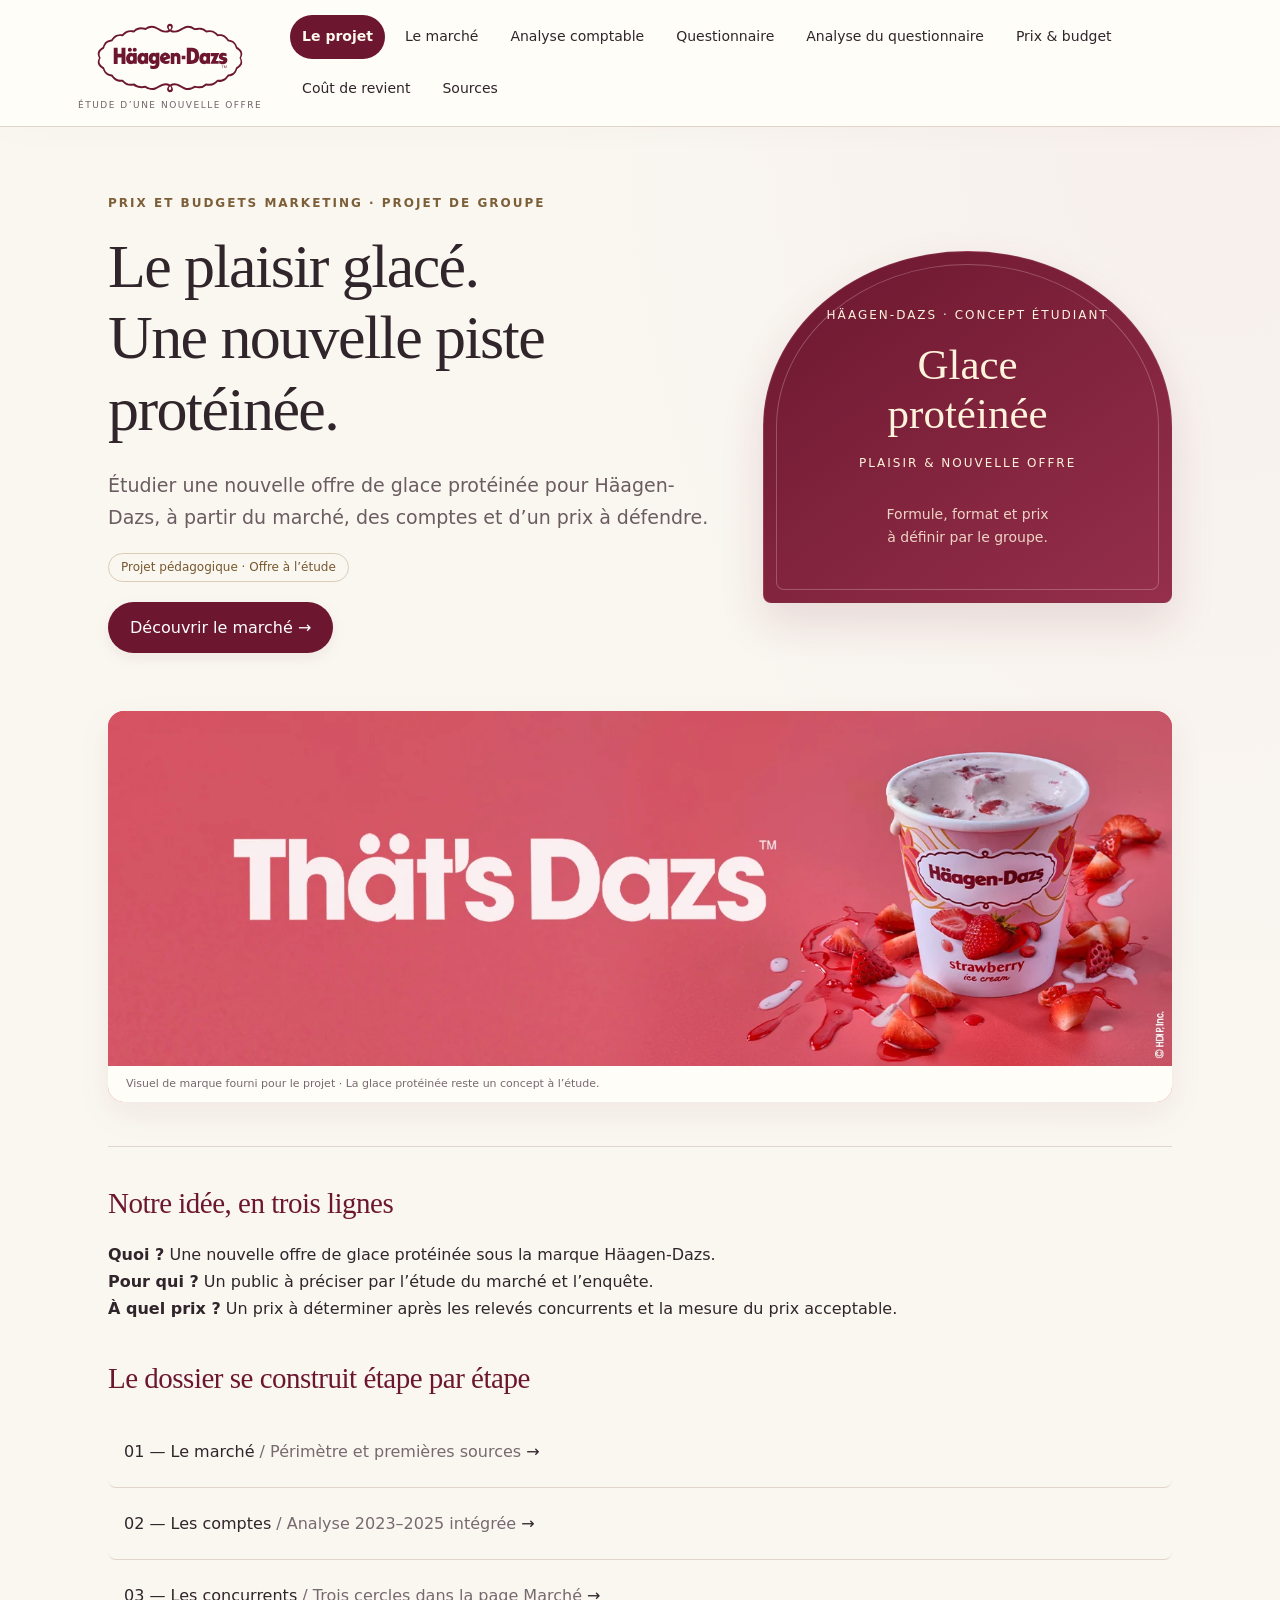
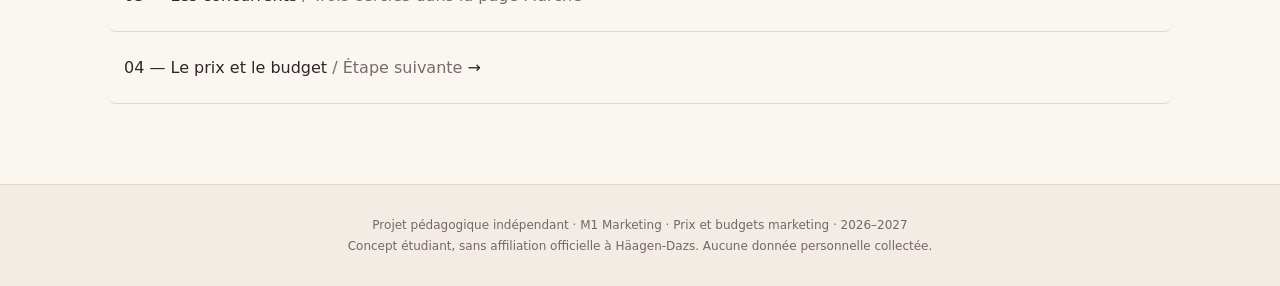
==== index.html @ 1642364b "Ajouter l’analyse du questionnaire selon le cours et partager l’actualisation des deux pages" ====
<!doctype html><html lang="fr"><head><meta charset="utf-8"><meta name="viewport" content="width=device-width,initial-scale=1"><meta name="description" content="Projet étudiant : une nouvelle offre de glace protéinée Häagen-Dazs. Marché, comptes et stratégie de prix."><title>Le projet · Häagen-Dazs — Projet protéiné</title><link rel="stylesheet" href="style.css?v=20261012-front"></head><body><div class="reading-progress" aria-hidden="true"></div><a class="skip" href="#contenu">Aller au contenu</a><header><div><a class="brand" href="index.html"><img class="brand-logo" src="assets/haagen-dazs-logo.svg" width="206" height="108" alt="Häagen-Dazs"><small>ÉTUDE D’UNE NOUVELLE OFFRE</small></a><nav aria-label="Navigation principale"><a href="index.html" aria-current="page">Le projet</a><a href="marche.html">Le marché</a><a href="comptes.html">Analyse comptable</a><a href="questionnaire.html">Questionnaire</a><a href="analyse-questionnaire.html">Analyse du questionnaire</a><a href="prix.html">Prix &amp; budget</a><a href="couts.html">Coût de revient</a><a href="sources.html">Sources</a></nav></div></header><main id="contenu"><div class="hero"><div><div class="eyebrow">Prix et budgets marketing · Projet de groupe</div><h1>Le plaisir glacé.<br>Une nouvelle piste protéinée.</h1><p class="lead">Étudier une nouvelle offre de glace protéinée pour Häagen-Dazs, à partir du marché, des comptes et d’un prix à défendre.</p><span class="tag">Projet pédagogique · Offre à l’étude</span><br><a class="button" href="marche.html">Découvrir le marché →</a></div><aside class="concept"><span>HÄAGEN-DAZS · CONCEPT ÉTUDIANT</span><strong>Glace<br>protéinée</strong><span>PLAISIR &amp; NOUVELLE OFFRE</span><p>Formule, format et prix<br>à définir par le groupe.</p></aside></div><figure class="brand-banner"><img src="assets/haagen-dazs-fraise.webp" width="1500" height="500" alt="Visuel Häagen-Dazs : pot de glace à la fraise sur fond rose" loading="lazy"><figcaption>Visuel de marque fourni pour le projet · La glace protéinée reste un concept à l’étude.</figcaption></figure><div class="rule"></div><h2>Notre idée, en trois lignes</h2><p><strong>Quoi ?</strong> Une nouvelle offre de glace protéinée sous la marque Häagen-Dazs.<br><strong>Pour qui ?</strong> Un public à préciser par l’étude du marché et l’enquête.<br><strong>À quel prix ?</strong> Un prix à déterminer après les relevés concurrents et la mesure du prix acceptable.</p><h2>Le dossier se construit étape par étape</h2><div class="steps"><a href="marche.html">01 — Le marché <span class="muted">/ Périmètre et premières sources</span> →</a><a href="comptes.html">02 — Les comptes <span class="muted">/ Analyse 2023–2025 intégrée</span> →</a><a href="marche.html#concurrents">03 — Les concurrents <span class="muted">/ Trois cercles dans la page Marché</span> →</a><a href="prix.html">04 — Le prix et le budget <span class="muted">/ Étape suivante</span> →</a></div></main><footer>Projet pédagogique indépendant · M1 Marketing · Prix et budgets marketing · 2026–2027<br>Concept étudiant, sans affiliation officielle à Häagen-Dazs. Aucune donnée personnelle collectée.</footer><button class="back-to-top" type="button" aria-label="Revenir en haut de page" title="Revenir en haut" hidden>↑</button><script src="front.js?v=20261012-front" defer></script></body></html>
---- style.css ----
*{box-sizing:border-box}body{margin:0;background:#faf7f1;color:#30252a;font:16px/1.7 system-ui,sans-serif}a{color:inherit}header{border-bottom:1px solid #dfd5ca;background:#fffdf8}header>div{max-width:1180px;margin:auto;padding:24px 28px}.brand{text-decoration:none;color:#711b36;font:700 26px Georgia,serif}.brand small{font:11px system-ui;letter-spacing:2px;display:block;color:#706268;margin-top:5px}nav{display:flex;gap:24px;flex-wrap:wrap;margin-top:24px}nav a{text-decoration:none;font-size:14px;padding-bottom:8px;border-bottom:2px solid transparent}nav a[aria-current]{border-color:#711b36;color:#711b36;font-weight:700}main{max-width:1120px;margin:auto;padding:58px 28px 80px}.eyebrow{color:#7c5f38;text-transform:uppercase;letter-spacing:2px;font-size:12px;font-weight:700}h1,h2,h3{font-family:Georgia,serif;line-height:1.15}h1{font-size:clamp(38px,6vw,66px);font-weight:400;max-width:850px;margin:18px 0 24px}h2{font-size:29px;font-weight:400;margin:40px 0 20px}h3{font-size:22px}.lead{max-width:750px;color:#6b5c61;font-size:19px}.hero{display:grid;grid-template-columns:1.5fr 1fr;gap:50px;align-items:center}.concept{background:#711b36;color:#fff3dc;min-height:340px;padding:38px;display:flex;flex-direction:column;justify-content:center;border-radius:50% 50% 8px 8px;text-align:center}.concept strong{font:42px Georgia}.concept span{font-size:12px;letter-spacing:2px;margin:15px}.rule{border-top:1px solid #dfd5ca;margin:40px 0}.grid{display:grid;grid-template-columns:repeat(3,1fr);gap:20px}.card{padding:26px;border:1px solid #dfd5ca;background:#fffdf8;border-radius:8px}.card p{margin-bottom:0}.metric{font:38px Georgia;color:#711b36}.label{font-size:13px;color:#6b5c61}.tag{display:inline-block;border:1px solid #dbcbb9;border-radius:30px;padding:3px 12px;font-size:12px;color:#76572e}.note{padding:22px 26px;background:#f0e9dd;border-left:3px solid #a78044;margin:28px 0}.conclusion{padding:28px;background:#711b36;color:#fff9ee;border-radius:8px}.table-wrap{overflow-x:auto}table{width:100%;border-collapse:collapse;background:#fffdf8;font-size:15px}th,td{text-align:left;padding:16px;border-bottom:1px solid #e5ddd3}th{color:#711b36;background:#f0e9dd}details{border-top:1px solid #dfd5ca;padding:20px 0}summary{cursor:pointer;font:23px Georgia}details p{max-width:850px}.button{display:inline-block;background:#711b36;color:white;text-decoration:none;padding:12px 22px;border-radius:4px;margin-top:20px}footer{padding:28px;border-top:1px solid #dfd5ca;text-align:center;color:#76656b;font-size:12px}.muted{color:#776970}.steps a{display:block;text-decoration:none;border-bottom:1px solid #dfd5ca;padding:22px 0}.steps a:hover{color:#711b36}.skip{position:absolute;left:-10000px}.skip:focus{left:10px;background:white;padding:10px}a:focus-visible,summary:focus-visible{outline:3px solid #a78044;outline-offset:5px}@media(max-width:740px){.hero,.grid{grid-template-columns:1fr}.concept{min-height:230px;max-width:360px;width:100%;margin:auto}main{padding-top:35px}nav{gap:13px}th,td{padding:12px}h1{font-size:42px}}@media print{nav,.button,.concept{display:none}main{padding:0}details{display:block}.card,.conclusion{break-inside:avoid}body{background:white}}

/* Shared brand treatment and restrained motion. */
:root{--brand:#6c172f;--paper:#faf7f1;--rose:#ead5da;--gold:#a78044}
body{background:radial-gradient(ellipse at 95% 5%,#f1e1e455,transparent 42%),var(--paper)}
header{position:sticky;top:0;z-index:20;background:#fffdf8f5;backdrop-filter:blur(14px);box-shadow:0 4px 30px #6c172f06}
header>div{display:flex;align-items:center;justify-content:space-between;gap:28px;padding:15px 28px}
.brand{display:flex;flex-direction:column;align-items:center;flex-shrink:0}
.brand-logo{width:160px;height:84px;object-fit:contain;display:block}
.brand small{font-size:9px;letter-spacing:1.5px;margin-top:0}
nav{margin:0;gap:8px;align-items:center}
nav a{position:relative;padding:10px 12px;border:0;border-radius:30px;transition:color .2s,background .2s}
nav a:hover{background:#f2e8e8;color:var(--brand)}
nav a[aria-current]{background:var(--brand);color:#fff9ee}
.reading-progress{position:fixed;left:0;top:0;width:100%;height:3px;z-index:40;background:linear-gradient(90deg,var(--brand),#d58896);transform:scaleX(0);transform-origin:left;pointer-events:none}
main{padding-top:52px}
h1{letter-spacing:-1.6px}h2{color:var(--brand);letter-spacing:-.5px}
.hero{gap:42px;padding:14px 0 20px}.hero h1{font-size:clamp(40px,5.2vw,62px)}
.concept{position:relative;background:linear-gradient(145deg,#6c172f,#952f4b);box-shadow:0 20px 45px #6c172f20;border:1px solid #b7788933;min-height:330px;transition:transform .35s,box-shadow .35s}
.concept::before{content:'';position:absolute;inset:12px;border:1px solid #eecbd24d;border-radius:inherit;pointer-events:none}
.concept strong{font-size:43px}.concept p{font-size:14px;opacity:.85}
.brand-banner{margin:30px 0 44px;overflow:hidden;border-radius:16px;background:#d75470;box-shadow:0 12px 35px #6c172f12}
.brand-banner img{display:block;width:100%;height:auto;aspect-ratio:3/1;object-fit:cover;transition:transform .7s}
.brand-banner figcaption{padding:10px 18px;background:#fffdf8;color:#776970;font-size:11px;line-height:1.5}
.button{position:relative;overflow:hidden;border-radius:30px;background:var(--brand);box-shadow:0 5px 15px #6c172f13;transition:transform .25s,box-shadow .25s,background .25s}
.button:hover{transform:translateY(-3px);box-shadow:0 10px 22px #6c172f24;background:#84213e}
.card{border-radius:14px;box-shadow:0 8px 24px #6c172f04;transition:transform .3s,box-shadow .3s,border-color .3s}
.card:hover{transform:translateY(-4px);box-shadow:0 14px 30px #6c172f0d;border-color:#cda8b3}
.note{border-radius:0 12px 12px 0}.conclusion{background:linear-gradient(130deg,#6c172f,#84213e);border-radius:14px}
.steps a{padding:22px 16px;border-radius:8px;transition:background .25s,padding-left .25s,color .25s}
.steps a:hover{background:#efe2e555;padding-left:23px}
.table-wrap{border-radius:10px;border:1px solid #e5ddd3;box-shadow:0 5px 20px #6c172f03}
table caption{padding-left:12px!important}
tbody tr{transition:background .2s}tbody tr:hover{background:#f8f0ed}
details{transition:border-color .25s}details[open]{border-top-color:#a55e72}
summary{transition:color .2s}summary:hover{color:var(--brand)}
.back-to-top{position:fixed;right:22px;bottom:22px;width:44px;height:44px;border:1px solid #dfc4cc;border-radius:50%;color:var(--brand);background:#fffdf8;box-shadow:0 5px 18px #6c172f15;z-index:30;font-size:21px;cursor:pointer;transition:transform .2s,background .2s}
.back-to-top:hover{transform:translateY(-3px);background:#f4e8eb}.back-to-top[hidden]{display:none}
:is(button,a,summary):focus-visible{outline:3px solid var(--gold);outline-offset:4px}
[id]{scroll-margin-top:155px}
footer{background:#f3ece5;padding:30px}
@media(hover:hover){.concept:hover{transform:translateY(-5px);box-shadow:0 24px 48px #6c172f29}.brand-banner:hover img{transform:scale(1.025)}}
@media(max-width:980px){header>div{display:block;text-align:center}.brand{width:max-content;margin:auto}.brand-logo{width:130px;height:68px}nav{justify-content:center;margin-top:12px;gap:2px}nav a{font-size:13px;padding:8px 10px}[id]{scroll-margin-top:190px}}
@media(max-width:740px){header{position:relative;backdrop-filter:none}header>div{padding:16px 18px}main{padding-top:30px}.hero{gap:30px}.concept{max-width:360px;min-height:260px}.brand-banner{margin:28px 0}.brand-banner img{aspect-ratio:3/1}.steps a{padding-left:8px;font-size:14px}.steps .muted{display:block;font-size:12px}.back-to-top{right:14px;bottom:14px}[id]{scroll-margin-top:20px}h1{letter-spacing:-1px}}
@media(prefers-reduced-motion:reduce){html{scroll-behavior:auto!important}*,*::before,*::after{animation:none!important;transition:none!important}.concept:hover,.card:hover,.button:hover,.brand-banner:hover img{transform:none}}
@media print{header{position:static;box-shadow:none;backdrop-filter:none}.reading-progress,.back-to-top,.brand-banner{display:none}.table-wrap{box-shadow:none}body{background:white}}
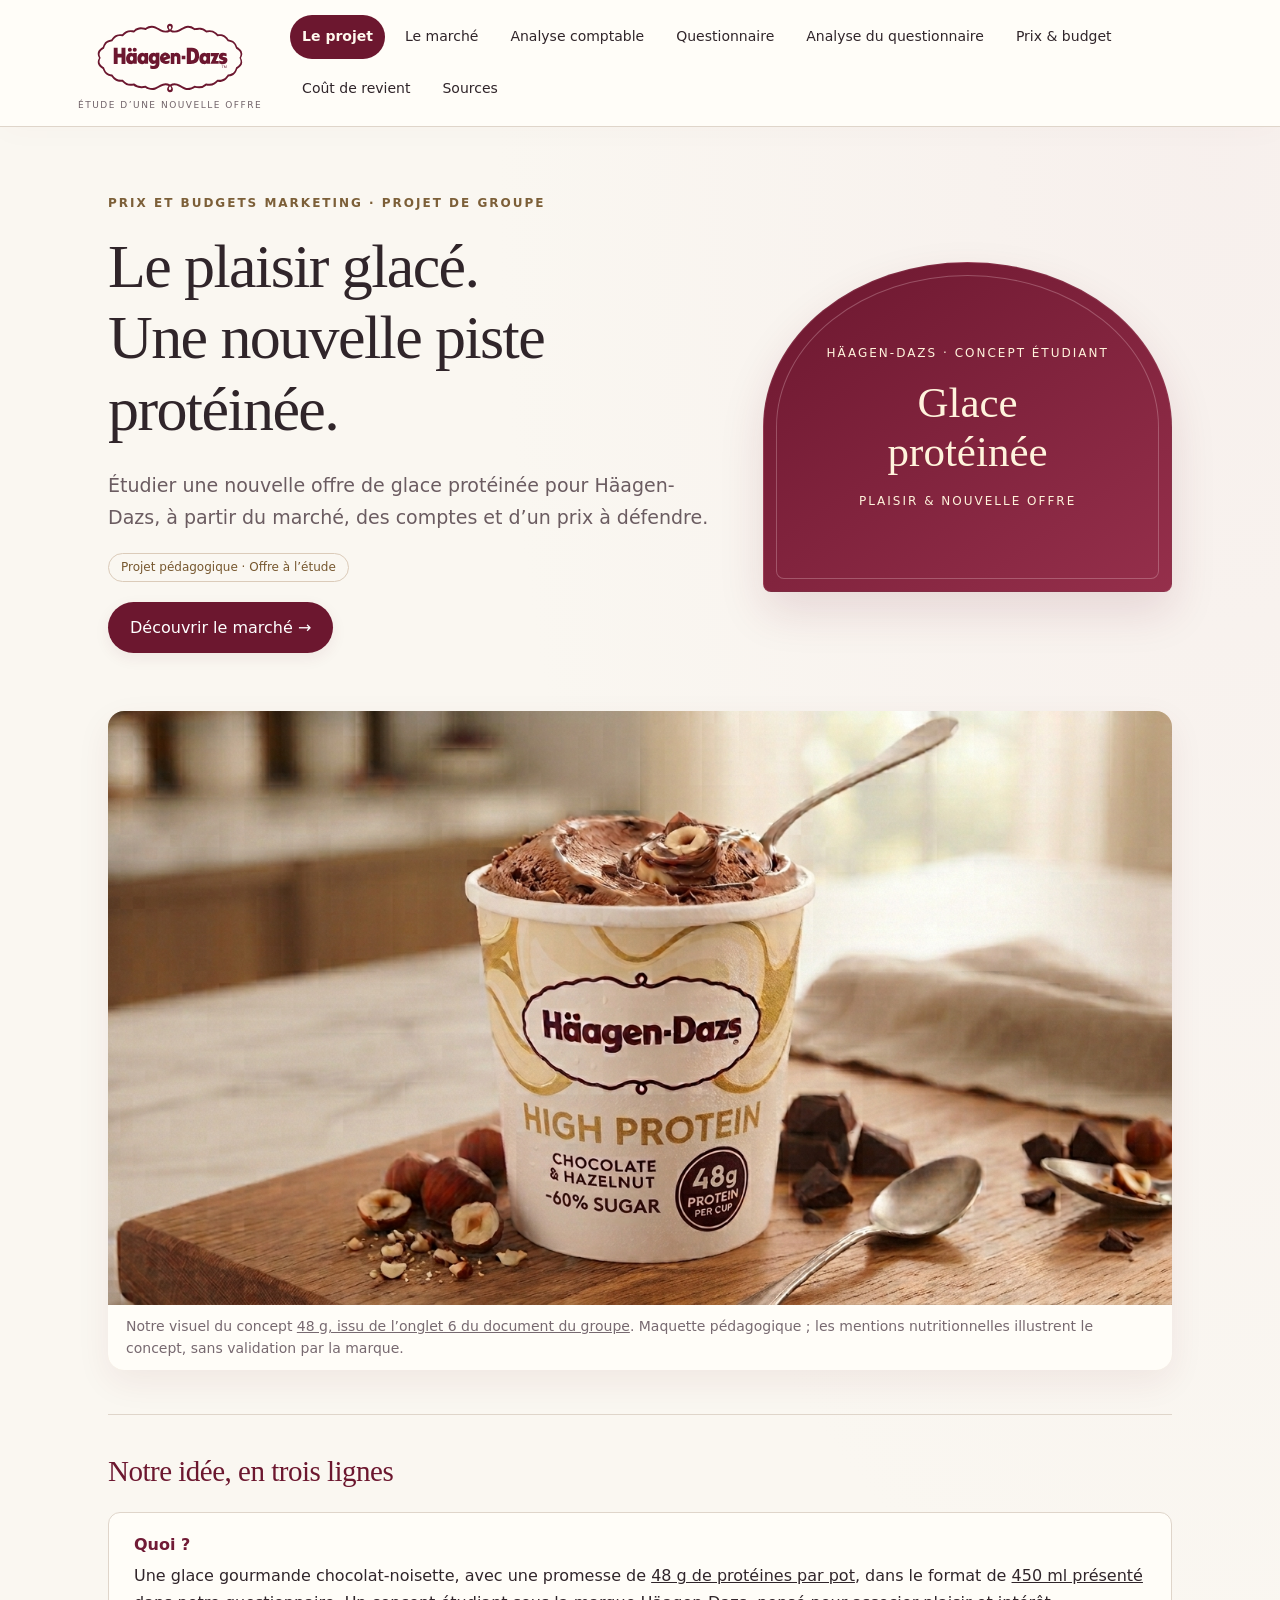
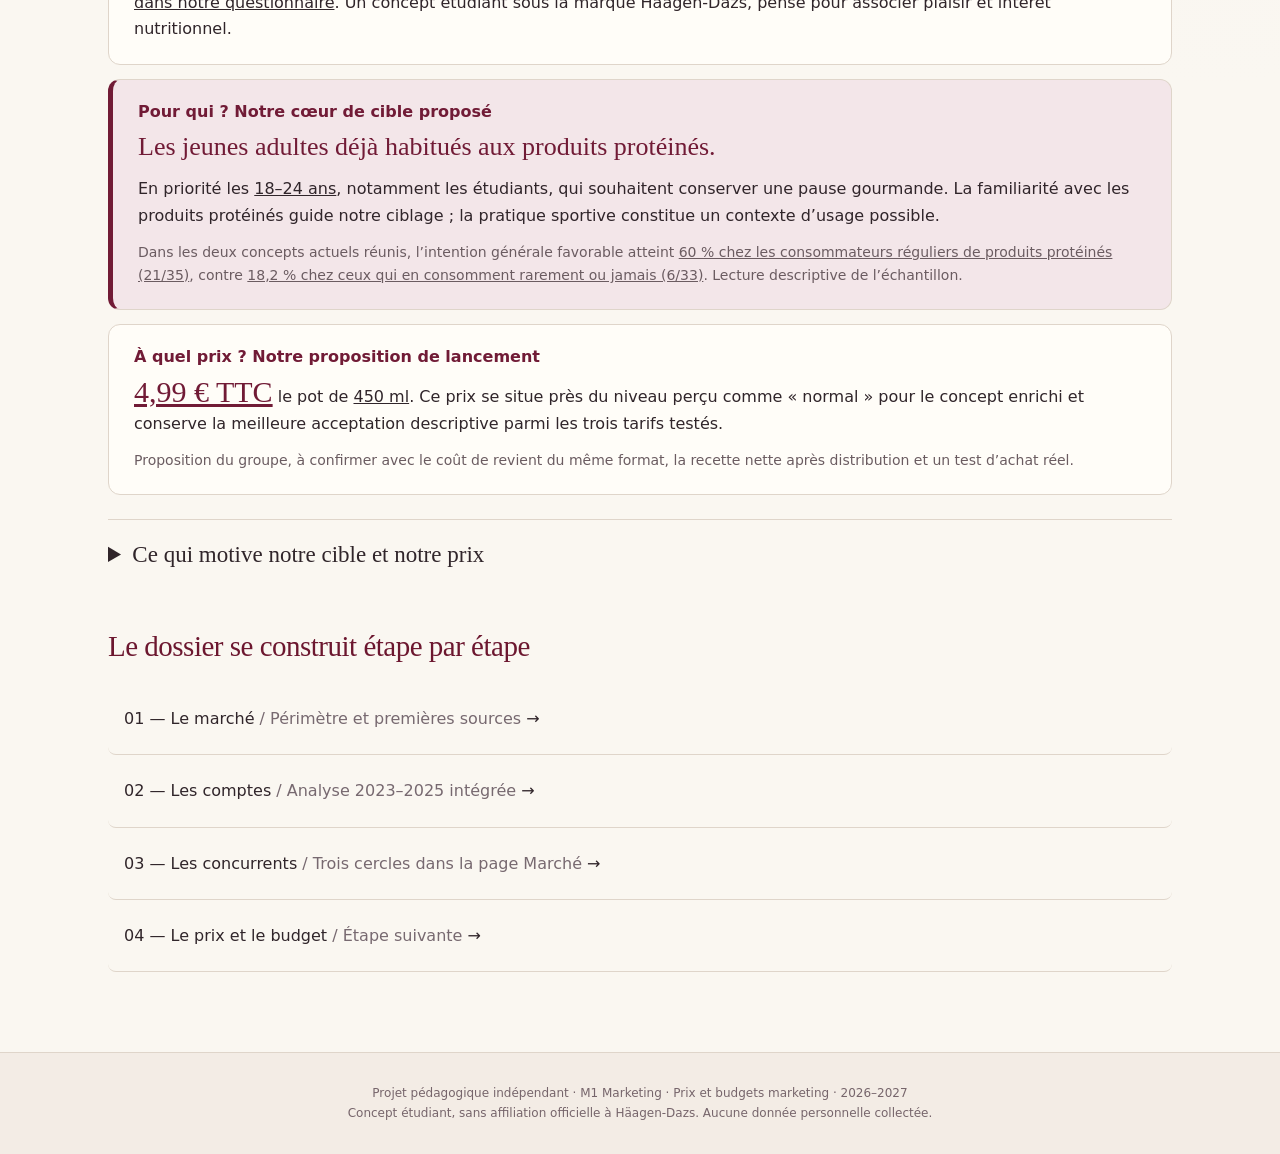
==== commit 6dd0df38: "Actualiser le projet : visuel 48 g, cible et proposition de prix étayées" ====
--- a/index.html
+++ b/index.html
@@ -1 +1,26 @@
-<!doctype html><html lang="fr"><head><meta charset="utf-8"><meta name="viewport" content="width=device-width,initial-scale=1"><meta name="description" content="Projet étudiant : une nouvelle offre de glace protéinée Häagen-Dazs. Marché, comptes et stratégie de prix."><title>Le projet · Häagen-Dazs — Projet protéiné</title><link rel="stylesheet" href="style.css?v=20261012-front"></head><body><div class="reading-progress" aria-hidden="true"></div><a class="skip" href="#contenu">Aller au contenu</a><header><div><a class="brand" href="index.html"><img class="brand-logo" src="assets/haagen-dazs-logo.svg" width="206" height="108" alt="Häagen-Dazs"><small>ÉTUDE D’UNE NOUVELLE OFFRE</small></a><nav aria-label="Navigation principale"><a href="index.html" aria-current="page">Le projet</a><a href="marche.html">Le marché</a><a href="comptes.html">Analyse comptable</a><a href="questionnaire.html">Questionnaire</a><a href="analyse-questionnaire.html">Analyse du questionnaire</a><a href="prix.html">Prix &amp; budget</a><a href="couts.html">Coût de revient</a><a href="sources.html">Sources</a></nav></div></header><main id="contenu"><div class="hero"><div><div class="eyebrow">Prix et budgets marketing · Projet de groupe</div><h1>Le plaisir glacé.<br>Une nouvelle piste protéinée.</h1><p class="lead">Étudier une nouvelle offre de glace protéinée pour Häagen-Dazs, à partir du marché, des comptes et d’un prix à défendre.</p><span class="tag">Projet pédagogique · Offre à l’étude</span><br><a class="button" href="marche.html">Découvrir le marché →</a></div><aside class="concept"><span>HÄAGEN-DAZS · CONCEPT ÉTUDIANT</span><strong>Glace<br>protéinée</strong><span>PLAISIR &amp; NOUVELLE OFFRE</span><p>Formule, format et prix<br>à définir par le groupe.</p></aside></div><figure class="brand-banner"><img src="assets/haagen-dazs-fraise.webp" width="1500" height="500" alt="Visuel Häagen-Dazs : pot de glace à la fraise sur fond rose" loading="lazy"><figcaption>Visuel de marque fourni pour le projet · La glace protéinée reste un concept à l’étude.</figcaption></figure><div class="rule"></div><h2>Notre idée, en trois lignes</h2><p><strong>Quoi ?</strong> Une nouvelle offre de glace protéinée sous la marque Häagen-Dazs.<br><strong>Pour qui ?</strong> Un public à préciser par l’étude du marché et l’enquête.<br><strong>À quel prix ?</strong> Un prix à déterminer après les relevés concurrents et la mesure du prix acceptable.</p><h2>Le dossier se construit étape par étape</h2><div class="steps"><a href="marche.html">01 — Le marché <span class="muted">/ Périmètre et premières sources</span> →</a><a href="comptes.html">02 — Les comptes <span class="muted">/ Analyse 2023–2025 intégrée</span> →</a><a href="marche.html#concurrents">03 — Les concurrents <span class="muted">/ Trois cercles dans la page Marché</span> →</a><a href="prix.html">04 — Le prix et le budget <span class="muted">/ Étape suivante</span> →</a></div></main><footer>Projet pédagogique indépendant · M1 Marketing · Prix et budgets marketing · 2026–2027<br>Concept étudiant, sans affiliation officielle à Häagen-Dazs. Aucune donnée personnelle collectée.</footer><button class="back-to-top" type="button" aria-label="Revenir en haut de page" title="Revenir en haut" hidden>↑</button><script src="front.js?v=20261012-front" defer></script></body></html>
+<!doctype html><html lang="fr"><head><meta charset="utf-8"><meta name="viewport" content="width=device-width,initial-scale=1"><meta name="description" content="Projet étudiant : une nouvelle offre de glace protéinée Häagen-Dazs. Marché, comptes et stratégie de prix."><title>Le projet · Häagen-Dazs — Projet protéiné</title><link rel="stylesheet" href="style.css?v=20261012-front"><link rel="stylesheet" href="projet.css?v=20261118"></head><body><div class="reading-progress" aria-hidden="true"></div><a class="skip" href="#contenu">Aller au contenu</a><header><div><a class="brand" href="index.html"><img class="brand-logo" src="assets/haagen-dazs-logo.svg" width="206" height="108" alt="Häagen-Dazs"><small>ÉTUDE D’UNE NOUVELLE OFFRE</small></a><nav aria-label="Navigation principale"><a href="index.html" aria-current="page">Le projet</a><a href="marche.html">Le marché</a><a href="comptes.html">Analyse comptable</a><a href="questionnaire.html">Questionnaire</a><a href="analyse-questionnaire.html">Analyse du questionnaire</a><a href="prix.html">Prix &amp; budget</a><a href="couts.html">Coût de revient</a><a href="sources.html">Sources</a></nav></div></header><main id="contenu"><div class="hero"><div><div class="eyebrow">Prix et budgets marketing · Projet de groupe</div><h1>Le plaisir glacé.<br>Une nouvelle piste protéinée.</h1><p class="lead">Étudier une nouvelle offre de glace protéinée pour Häagen-Dazs, à partir du marché, des comptes et d’un prix à défendre.</p><span class="tag">Projet pédagogique · Offre à l’étude</span><br><a class="button" href="marche.html">Découvrir le marché →</a></div><aside class="concept"><span>HÄAGEN-DAZS · CONCEPT ÉTUDIANT</span><strong>Glace<br>protéinée</strong><span>PLAISIR &amp; NOUVELLE OFFRE</span></aside></div><figure class="brand-banner project-product"><img src="assets/haagen-dazs-protein-48g.png" width="1376" height="768" alt="Maquette du groupe : pot de glace chocolat-noisette Häagen-Dazs High Protein portant la mention 48 g de protéines" loading="lazy"><figcaption>Notre visuel du concept <a href="https://docs.google.com/document/d/11zH0fYDCuRt_WrIC_K1CZLXvxh6-vtxukfWb1aIC_ys/edit?tab=t.8f1w6j7xmvcp" target="_blank" rel="noopener noreferrer">48 g, issu de l’onglet 6 du document du groupe</a>. Maquette pédagogique ; les mentions nutritionnelles illustrent le concept, sans validation par la marque.</figcaption></figure><div class="rule"></div><section id="notre-idee"><h2>Notre idée, en trois lignes</h2>
+<div class="project-idea">
+<article><h3>Quoi ?</h3><p>Une glace gourmande chocolat-noisette, avec une promesse de <a href="https://docs.google.com/document/d/11zH0fYDCuRt_WrIC_K1CZLXvxh6-vtxukfWb1aIC_ys/edit?tab=t.8f1w6j7xmvcp" target="_blank" rel="noopener noreferrer">48 g de protéines par pot</a>, dans le format de <a href="https://github.com/rofaure7/questionnaire-haagen-dazs/blob/master/index.html" target="_blank" rel="noopener noreferrer">450 ml présenté dans notre questionnaire</a>. Un concept étudiant sous la marque Häagen-Dazs, pensé pour associer plaisir et intérêt nutritionnel.</p></article>
+<article class="project-target"><h3>Pour qui ? Notre cœur de cible proposé</h3><p><strong>Les jeunes adultes déjà habitués aux produits protéinés.</strong>En priorité les <a href="https://docs.google.com/spreadsheets/d/1OYrRl9a1m4ecisvPufCnD8QVC_Vc8PwsiJupL_eqD7Y/edit?usp=sharing" target="_blank" rel="noopener noreferrer">18–24 ans</a>, notamment les étudiants, qui souhaitent conserver une pause gourmande. La familiarité avec les produits protéinés guide notre ciblage ; la pratique sportive constitue un contexte d’usage possible.</p><p class="label" id="project-target-evidence">Dans l’échantillon, l’intention d’achat favorable atteint <a href="https://docs.google.com/spreadsheets/d/1OYrRl9a1m4ecisvPufCnD8QVC_Vc8PwsiJupL_eqD7Y/edit?usp=sharing" target="_blank" rel="noopener noreferrer">60 % chez les consommateurs réguliers de produits protéinés (21/35)</a>, contre <a href="https://docs.google.com/spreadsheets/d/1OYrRl9a1m4ecisvPufCnD8QVC_Vc8PwsiJupL_eqD7Y/edit?usp=sharing" target="_blank" rel="noopener noreferrer">18,2 % chez ceux qui en consomment rarement ou jamais (6/33)</a>. Lecture descriptive des deux concepts réunis.</p></article>
+<article class="project-price"><h3>À quel prix ? Notre proposition de lancement</h3><p><strong><a href="https://docs.google.com/spreadsheets/d/1OYrRl9a1m4ecisvPufCnD8QVC_Vc8PwsiJupL_eqD7Y/edit?usp=sharing" target="_blank" rel="noopener noreferrer">4,99 € TTC</a></strong> le pot de <a href="https://github.com/rofaure7/questionnaire-haagen-dazs/blob/master/index.html" target="_blank" rel="noopener noreferrer">450 ml</a>. Ce prix se situe près du niveau perçu comme « normal » pour le concept enrichi et conserve la meilleure acceptation descriptive parmi les trois tarifs testés.</p><p class="label">Proposition du groupe, à confirmer avec le coût de revient du même format, la recette nette après distribution et un test d’achat réel.</p></article>
+</div>
+<details class="project-evidence"><summary>Ce qui motive notre cible et notre prix</summary>
+<p id="project-data-date" class="project-data-date">Orientations formulées le 18 novembre 2026, à partir de l’instantané du questionnaire du même jour : <a href="https://docs.google.com/spreadsheets/d/1OYrRl9a1m4ecisvPufCnD8QVC_Vc8PwsiJupL_eqD7Y/edit?usp=sharing" target="_blank" rel="noopener noreferrer">112 réponses retenues</a>. Les indicateurs ci-dessous suivent les actualisations du questionnaire ; le prix et la cible restent des choix éditoriaux du groupe.</p>
+<p id="project-data-status" class="project-data-date" role="status" hidden></p><h3>Une cible fondée sur les habitudes</h3>
+<p id="project-joint-target">Chez les répondants de <a href="https://docs.google.com/spreadsheets/d/1OYrRl9a1m4ecisvPufCnD8QVC_Vc8PwsiJupL_eqD7Y/edit?usp=sharing" target="_blank" rel="noopener noreferrer">18–24 ans consommant régulièrement des produits protéinés, 18 sur 27 déclarent une intention générale favorable (66,7 %)</a>, les deux versions réunies. Pour le seul concept enrichi : <a href="https://docs.google.com/spreadsheets/d/1OYrRl9a1m4ecisvPufCnD8QVC_Vc8PwsiJupL_eqD7Y/edit?usp=sharing" target="_blank" rel="noopener noreferrer">10 sur 14 (71,4 %)</a>. Ces petits effectifs orientent une hypothèse de ciblage ; ils ne valident pas une demande nationale.</p>
+<p>« Favorable » regroupe les deux scores supérieurs de l’intention générale d’achat. L’échantillon de convenance comporte beaucoup de jeunes et d’étudiants : leur poids dans les réponses ne suffit pas à établir la taille du marché. Le ciblage proposé combine familiarité avec la catégorie et intérêt déclaré ; il ne suppose pas que tous les sportifs souhaitent cette glace.</p>
+<h3>Le prix psychologique du concept enrichi</h3>
+<p id="project-vw-evidence">Sur <a href="https://docs.google.com/spreadsheets/d/1OYrRl9a1m4ecisvPufCnD8QVC_Vc8PwsiJupL_eqD7Y/edit?usp=sharing" target="_blank" rel="noopener noreferrer">58 quadruplets de prix cohérents</a> pour le concept enrichi, le point d’égal rejet est d’environ <a href="https://docs.google.com/spreadsheets/d/1OYrRl9a1m4ecisvPufCnD8QVC_Vc8PwsiJupL_eqD7Y/edit?usp=sharing" target="_blank" rel="noopener noreferrer">4,20 €</a>, le prix d’indifférence d’environ <a href="https://docs.google.com/spreadsheets/d/1OYrRl9a1m4ecisvPufCnD8QVC_Vc8PwsiJupL_eqD7Y/edit?usp=sharing" target="_blank" rel="noopener noreferrer">4,99 €</a> et la borne haute de la zone acceptable d’environ <a href="https://docs.google.com/spreadsheets/d/1OYrRl9a1m4ecisvPufCnD8QVC_Vc8PwsiJupL_eqD7Y/edit?usp=sharing" target="_blank" rel="noopener noreferrer">5,41 €</a>. Notre proposition se situe donc au voisinage du prix d’indifférence, au-dessus du point d’égal rejet. Aucun de ces repères ne mesure un optimum de bénéfice.</p>
+<div class="table-wrap"><table><caption>Concept enrichi : probabilités d’achat « Élevée » ou « Très élevée », sur la base retenue de la page Questionnaire.</caption><thead><tr><th scope="col">Prix testé TTC</th><th scope="col">Intention favorable</th><th scope="col">Base</th></tr></thead><tbody id="project-purchase-rows"><tr><td><a href="https://docs.google.com/spreadsheets/d/1OYrRl9a1m4ecisvPufCnD8QVC_Vc8PwsiJupL_eqD7Y/edit?usp=sharing" target="_blank" rel="noopener noreferrer">4,99 €</a></td><td><a href="https://docs.google.com/spreadsheets/d/1OYrRl9a1m4ecisvPufCnD8QVC_Vc8PwsiJupL_eqD7Y/edit?usp=sharing" target="_blank" rel="noopener noreferrer">26/60 · 43,3 %</a></td><td><a href="https://docs.google.com/spreadsheets/d/1OYrRl9a1m4ecisvPufCnD8QVC_Vc8PwsiJupL_eqD7Y/edit?usp=sharing" target="_blank" rel="noopener noreferrer">60</a></td></tr><tr><td><a href="https://docs.google.com/spreadsheets/d/1OYrRl9a1m4ecisvPufCnD8QVC_Vc8PwsiJupL_eqD7Y/edit?usp=sharing" target="_blank" rel="noopener noreferrer">5,49 €</a></td><td><a href="https://docs.google.com/spreadsheets/d/1OYrRl9a1m4ecisvPufCnD8QVC_Vc8PwsiJupL_eqD7Y/edit?usp=sharing" target="_blank" rel="noopener noreferrer">14/60 · 23,3 %</a></td><td><a href="https://docs.google.com/spreadsheets/d/1OYrRl9a1m4ecisvPufCnD8QVC_Vc8PwsiJupL_eqD7Y/edit?usp=sharing" target="_blank" rel="noopener noreferrer">60</a></td></tr><tr><td><a href="https://docs.google.com/spreadsheets/d/1OYrRl9a1m4ecisvPufCnD8QVC_Vc8PwsiJupL_eqD7Y/edit?usp=sharing" target="_blank" rel="noopener noreferrer">5,99 €</a></td><td><a href="https://docs.google.com/spreadsheets/d/1OYrRl9a1m4ecisvPufCnD8QVC_Vc8PwsiJupL_eqD7Y/edit?usp=sharing" target="_blank" rel="noopener noreferrer">9/60 · 15 %</a></td><td><a href="https://docs.google.com/spreadsheets/d/1OYrRl9a1m4ecisvPufCnD8QVC_Vc8PwsiJupL_eqD7Y/edit?usp=sharing" target="_blank" rel="noopener noreferrer">60</a></td></tr></tbody></table></div>
+<p>L’acceptation est déclarée, avec des prix présentés dans un ordre croissant. Les deux concepts n’affichent pas de différence d’intention générale établie après correction des tests : retenir le visuel enrichi est un choix de proposition, pas la preuve de sa supériorité commerciale.</p>
+<h3>Un positionnement premium confronté aux concurrents</h3>
+<p>Relevés consultés le 18 novembre 2026. Les tarifs Carrefour dépendent du magasin et du mode de retrait ; ce sont des repères locaux, pas des prix nationaux garantis.</p>
+<div class="table-wrap"><table><caption>Comparaison par litre pour les pots prêts à consommer ; proposition du groupe pour la nouvelle offre.</caption><thead><tr><th scope="col">Offre</th><th scope="col">Format</th><th scope="col">Prix TTC affiché ou proposé</th><th scope="col">Prix au litre calculé</th></tr></thead><tbody>
+<tr><th scope="row">Ben &amp; Jerry’s Cookie Dough</th><td><a href="https://www.carrefour.fr/p/glace-en-pot-vanille-cookie-dough-ben-jerry-s-8711327373105" target="_blank" rel="noopener noreferrer">465 ml</a></td><td><a href="https://www.carrefour.fr/p/glace-en-pot-vanille-cookie-dough-ben-jerry-s-8711327373105" target="_blank" rel="noopener noreferrer">3,55 €</a></td><td><a href="https://www.carrefour.fr/p/glace-en-pot-vanille-cookie-dough-ben-jerry-s-8711327373105" target="_blank" rel="noopener noreferrer">7,63 €/L</a></td></tr>
+<tr><th scope="row">Häagen-Dazs Chocolat Belge classique</th><td><a href="https://www.carrefour.fr/p/glace-en-pot-chocolat-belge-haagen-dazs-3415581113716" target="_blank" rel="noopener noreferrer">460 ml</a></td><td><a href="https://www.carrefour.fr/p/glace-en-pot-chocolat-belge-haagen-dazs-3415581113716" target="_blank" rel="noopener noreferrer">4,99 €</a></td><td><a href="https://www.carrefour.fr/p/glace-en-pot-chocolat-belge-haagen-dazs-3415581113716" target="_blank" rel="noopener noreferrer">10,85 €/L</a></td></tr>
+<tr><th scope="row">Notre concept protéiné · proposition</th><td><a href="https://github.com/rofaure7/questionnaire-haagen-dazs/blob/master/index.html" target="_blank" rel="noopener noreferrer">450 ml</a></td><td><a href="https://docs.google.com/spreadsheets/d/1OYrRl9a1m4ecisvPufCnD8QVC_Vc8PwsiJupL_eqD7Y/edit?usp=sharing" target="_blank" rel="noopener noreferrer">4,99 €</a></td><td><a href="https://docs.google.com/spreadsheets/d/1OYrRl9a1m4ecisvPufCnD8QVC_Vc8PwsiJupL_eqD7Y/edit?usp=sharing" target="_blank" rel="noopener noreferrer">11,09 €/L</a></td></tr>
+</tbody></table></div>
+<p>À ce niveau de prix, notre proposition est proche du pot classique Häagen-Dazs dans ce relevé, avec un supplément à justifier face à Ben &amp; Jerry’s. La praticité d’une glace prête à consommer compte aussi : la préparation GymBeam est affichée à <a href="https://gymbeam.fr/creme-glacee-proteinee-500-g-gymbeam.html" target="_blank" rel="noopener noreferrer">17,95 € pour 500 g de poudre, hors livraison</a>. Son poids sec n’est pas directement comparable au volume d’un pot préparé.</p>
+<p class="project-source">Sources directes : les chiffres d’enquête ouvrent le Google Sheet ; les tarifs concurrents ouvrent les fiches des distributeurs. <a href="questionnaire.html">Explorer les réponses</a> · <a href="analyse-questionnaire.html#analyse-prix">Voir les courbes et la méthode de calcul</a> · <a href="couts.html">Confronter le prix au coût de revient</a>.</p>
+</details></section><h2>Le dossier se construit étape par étape</h2><div class="steps"><a href="marche.html">01 — Le marché <span class="muted">/ Périmètre et premières sources</span> →</a><a href="comptes.html">02 — Les comptes <span class="muted">/ Analyse 2023–2025 intégrée</span> →</a><a href="marche.html#concurrents">03 — Les concurrents <span class="muted">/ Trois cercles dans la page Marché</span> →</a><a href="prix.html">04 — Le prix et le budget <span class="muted">/ Étape suivante</span> →</a></div></main><footer>Projet pédagogique indépendant · M1 Marketing · Prix et budgets marketing · 2026–2027<br>Concept étudiant, sans affiliation officielle à Häagen-Dazs. Aucune donnée personnelle collectée.</footer><button class="back-to-top" type="button" aria-label="Revenir en haut de page" title="Revenir en haut" hidden>↑</button><script src="front.js?v=20261012-front" defer></script><script src="questionnaire-live.js?v=20261104" defer></script><script src="projet.js?v=20261118" defer></script></body></html>
+
--- a/projet.css
+++ b/projet.css
@@ -0,0 +1 @@
+.project-product{background:#f2e5d1}.project-product img{height:auto;aspect-ratio:auto;object-fit:contain}.project-product figcaption{font-size:.875rem;line-height:1.6}.project-idea{display:grid;gap:14px;margin:24px 0}.project-idea>article{padding:22px 25px;border:1px solid #dfd5ca;background:#fffdf8;border-radius:12px}.project-idea h3{font:16px system-ui,sans-serif;font-weight:700;margin:0 0 9px;color:#711b36}.project-idea p{margin:0;line-height:1.65}.project-idea .project-target{border-left:5px solid #711b36;background:#f3e6e9}.project-target strong{font:26px/1.3 Georgia,serif;color:#711b36;display:block;margin:5px 0 12px}.project-price strong{font:30px Georgia,serif;color:#711b36}.project-idea .label{margin-top:12px;font-size:.875rem}.project-evidence summary{font-size:23px;line-height:1.3}.project-evidence h3{font-size:23px}.project-evidence p{max-width:none}.project-evidence .table-wrap{margin:22px 0}.project-evidence table{font-size:.9rem}.project-evidence th,.project-evidence td{vertical-align:top}.project-data-date{font-size:.875rem;color:#6b5c61}.project-evidence ul{padding-left:23px}.project-evidence li{margin:10px 0}.project-source{font-size:.875rem;color:#6b5c61}@media(max-width:740px){.project-idea>article{padding:19px}.project-target strong{font-size:24px}.project-evidence summary{font-size:21px}.project-evidence table{min-width:650px}.project-product img{aspect-ratio:auto}}@media print{.project-product{display:block;max-width:65%;margin:auto}.project-product img{max-height:260px;object-fit:contain}.project-idea>article{break-inside:avoid}}
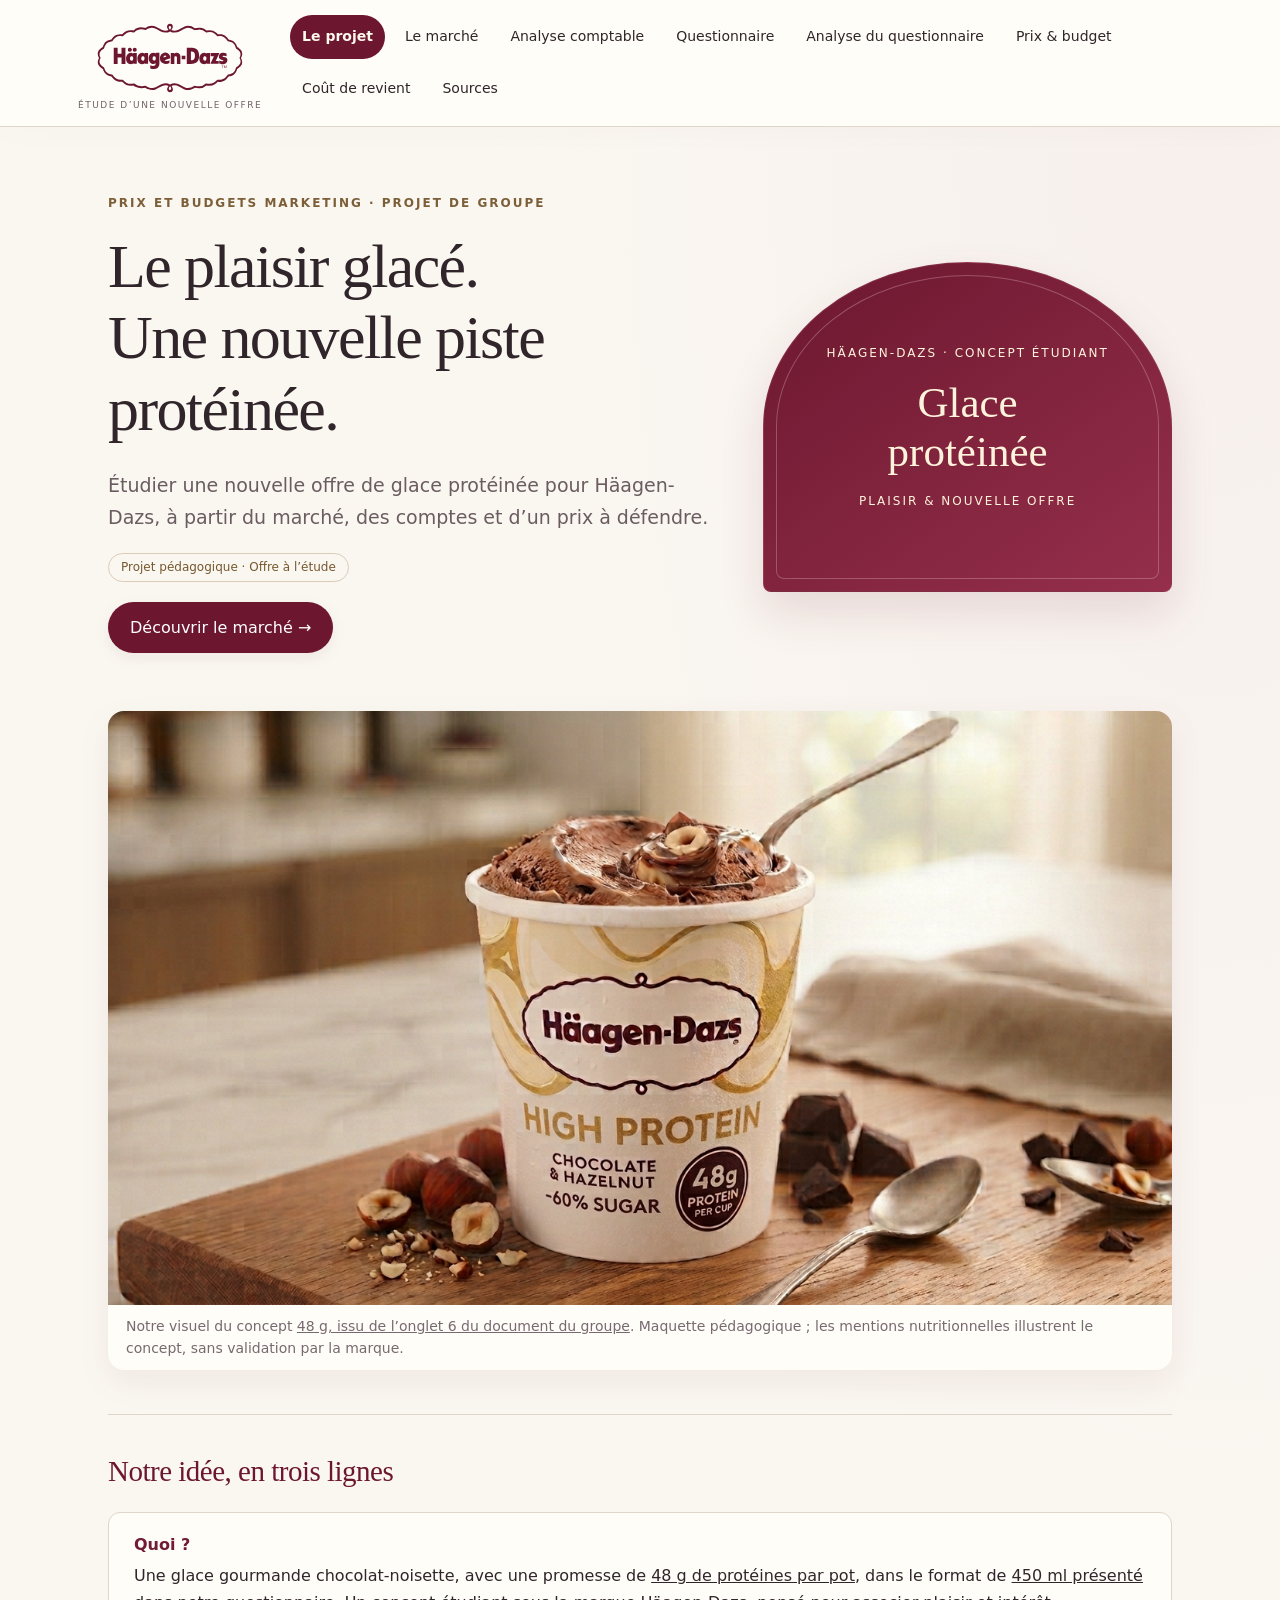
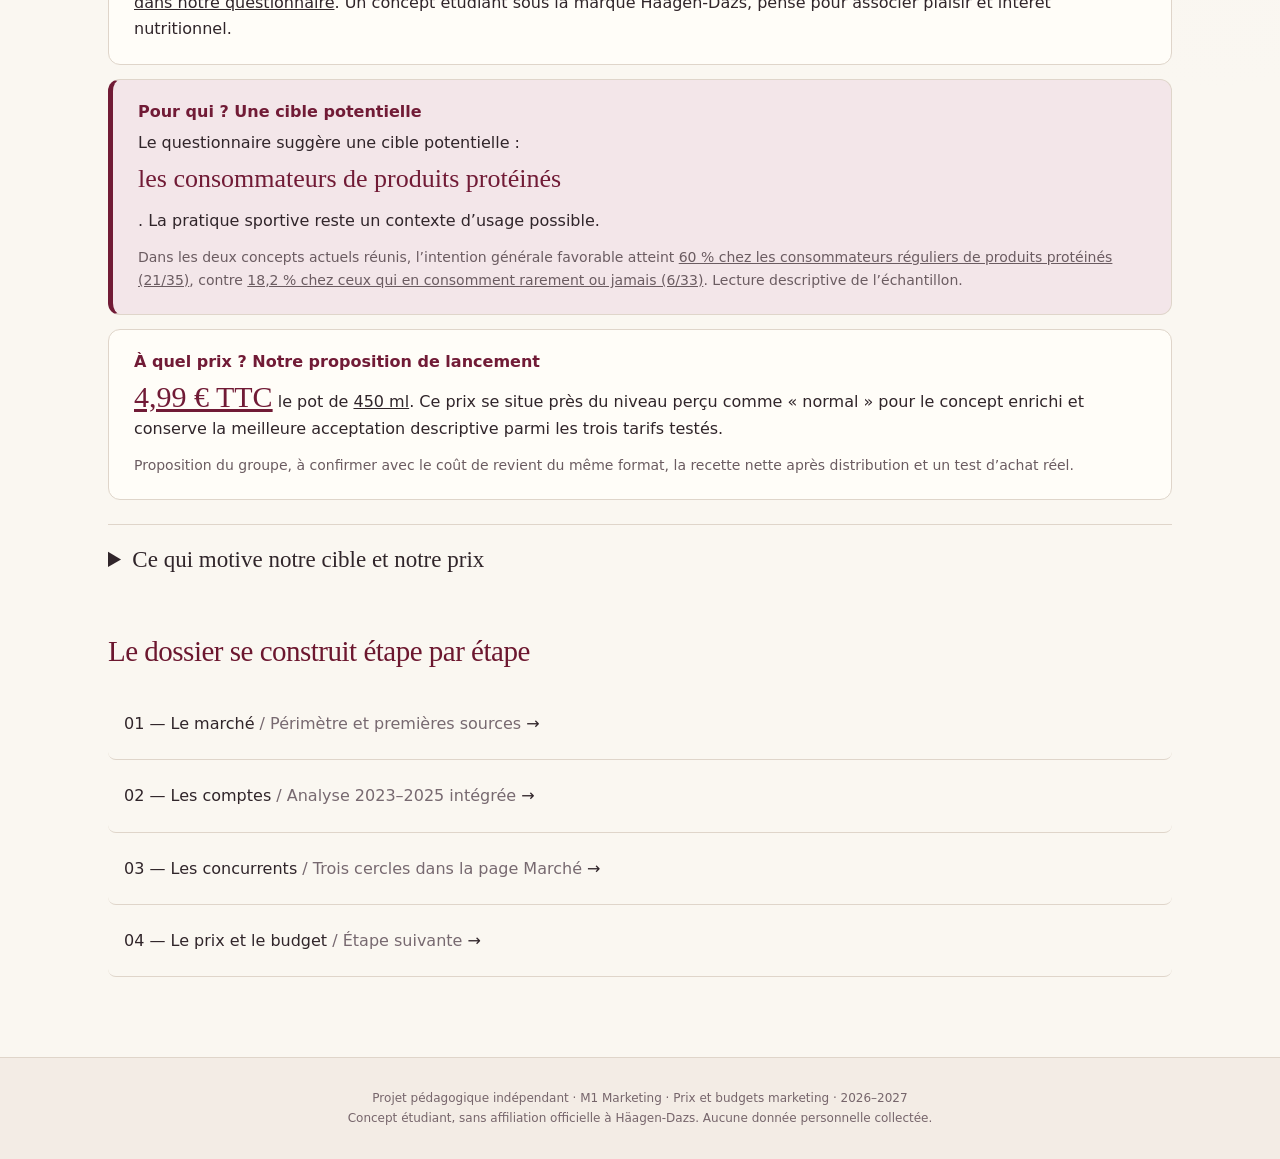
==== commit 82e3bd0c: "Centraliser les analyses de prix, préciser la cible et alléger la page marché" ====
--- a/index.html
+++ b/index.html
@@ -1,26 +1,26 @@
-<!doctype html><html lang="fr"><head><meta charset="utf-8"><meta name="viewport" content="width=device-width,initial-scale=1"><meta name="description" content="Projet étudiant : une nouvelle offre de glace protéinée Häagen-Dazs. Marché, comptes et stratégie de prix."><title>Le projet · Häagen-Dazs — Projet protéiné</title><link rel="stylesheet" href="style.css?v=20261012-front"><link rel="stylesheet" href="projet.css?v=20261118"></head><body><div class="reading-progress" aria-hidden="true"></div><a class="skip" href="#contenu">Aller au contenu</a><header><div><a class="brand" href="index.html"><img class="brand-logo" src="assets/haagen-dazs-logo.svg" width="206" height="108" alt="Häagen-Dazs"><small>ÉTUDE D’UNE NOUVELLE OFFRE</small></a><nav aria-label="Navigation principale"><a href="index.html" aria-current="page">Le projet</a><a href="marche.html">Le marché</a><a href="comptes.html">Analyse comptable</a><a href="questionnaire.html">Questionnaire</a><a href="analyse-questionnaire.html">Analyse du questionnaire</a><a href="prix.html">Prix &amp; budget</a><a href="couts.html">Coût de revient</a><a href="sources.html">Sources</a></nav></div></header><main id="contenu"><div class="hero"><div><div class="eyebrow">Prix et budgets marketing · Projet de groupe</div><h1>Le plaisir glacé.<br>Une nouvelle piste protéinée.</h1><p class="lead">Étudier une nouvelle offre de glace protéinée pour Häagen-Dazs, à partir du marché, des comptes et d’un prix à défendre.</p><span class="tag">Projet pédagogique · Offre à l’étude</span><br><a class="button" href="marche.html">Découvrir le marché →</a></div><aside class="concept"><span>HÄAGEN-DAZS · CONCEPT ÉTUDIANT</span><strong>Glace<br>protéinée</strong><span>PLAISIR &amp; NOUVELLE OFFRE</span></aside></div><figure class="brand-banner project-product"><img src="assets/haagen-dazs-protein-48g.png" width="1376" height="768" alt="Maquette du groupe : pot de glace chocolat-noisette Häagen-Dazs High Protein portant la mention 48 g de protéines" loading="lazy"><figcaption>Notre visuel du concept <a href="https://docs.google.com/document/d/11zH0fYDCuRt_WrIC_K1CZLXvxh6-vtxukfWb1aIC_ys/edit?tab=t.8f1w6j7xmvcp" target="_blank" rel="noopener noreferrer">48 g, issu de l’onglet 6 du document du groupe</a>. Maquette pédagogique ; les mentions nutritionnelles illustrent le concept, sans validation par la marque.</figcaption></figure><div class="rule"></div><section id="notre-idee"><h2>Notre idée, en trois lignes</h2>
+<!doctype html><html lang="fr"><head><meta charset="utf-8"><meta name="viewport" content="width=device-width,initial-scale=1"><meta name="description" content="Projet étudiant : une nouvelle offre de glace protéinée Häagen-Dazs. Marché, comptes et stratégie de prix."><title>Le projet · Häagen-Dazs — Projet protéiné</title><link rel="stylesheet" href="style.css?v=20261012-front"><link rel="stylesheet" href="projet.css?v=20261118"></head><body><div class="reading-progress" aria-hidden="true"></div><a class="skip" href="#contenu">Aller au contenu</a><header><div><a class="brand" href="index.html"><img class="brand-logo" src="assets/haagen-dazs-logo.svg" width="206" height="108" alt="Häagen-Dazs"><small>ÉTUDE D’UNE NOUVELLE OFFRE</small></a><nav aria-label="Navigation principale"><a href="index.html" aria-current="page">Le projet</a><a href="marche.html">Le marché</a><a href="comptes.html">Analyse comptable</a><a href="questionnaire.html">Questionnaire</a><a href="analyse-questionnaire.html">Analyse du questionnaire</a><a href="prix.html">Prix &amp; budget</a><a href="couts.html">Coût de revient</a><a href="sources.html">Sources</a></nav></div></header><main id="contenu"><div class="hero"><div><div class="eyebrow">Prix et budgets marketing · Projet de groupe</div><h1>Le plaisir glacé.<br>Une nouvelle piste protéinée.</h1><p class="lead">Étudier une nouvelle offre de glace protéinée pour Häagen-Dazs, à partir du marché, des comptes et d’un prix à défendre.</p><span class="tag">Projet pédagogique · Offre à l’étude</span><br><a class="button" href="marche.html">Découvrir le marché →</a></div><aside class="concept"><span>HÄAGEN-DAZS · CONCEPT ÉTUDIANT</span><strong>Glace<br>protéinée</strong><span>PLAISIR &amp; NOUVELLE OFFRE</span></aside></div><figure class="brand-banner project-product"><img src="assets/haagen-dazs-protein-48g.png" width="1376" height="768" alt="Maquette du groupe : pot de glace chocolat-noisette Häagen-Dazs High Protein portant la mention 48 g de protéines" loading="lazy"><figcaption>Notre visuel du concept <a href="assets/haagen-dazs-protein-48g.png" target="_blank" rel="noopener noreferrer">48 g, issu de l’onglet 6 du document du groupe</a>. Maquette pédagogique ; les mentions nutritionnelles illustrent le concept, sans validation par la marque.</figcaption></figure><div class="rule"></div><section id="notre-idee"><h2>Notre idée, en trois lignes</h2>
 <div class="project-idea">
-<article><h3>Quoi ?</h3><p>Une glace gourmande chocolat-noisette, avec une promesse de <a href="https://docs.google.com/document/d/11zH0fYDCuRt_WrIC_K1CZLXvxh6-vtxukfWb1aIC_ys/edit?tab=t.8f1w6j7xmvcp" target="_blank" rel="noopener noreferrer">48 g de protéines par pot</a>, dans le format de <a href="https://github.com/rofaure7/questionnaire-haagen-dazs/blob/master/index.html" target="_blank" rel="noopener noreferrer">450 ml présenté dans notre questionnaire</a>. Un concept étudiant sous la marque Häagen-Dazs, pensé pour associer plaisir et intérêt nutritionnel.</p></article>
-<article class="project-target"><h3>Pour qui ? Notre cœur de cible proposé</h3><p><strong>Les jeunes adultes déjà habitués aux produits protéinés.</strong>En priorité les <a href="https://docs.google.com/spreadsheets/d/1OYrRl9a1m4ecisvPufCnD8QVC_Vc8PwsiJupL_eqD7Y/edit?usp=sharing" target="_blank" rel="noopener noreferrer">18–24 ans</a>, notamment les étudiants, qui souhaitent conserver une pause gourmande. La familiarité avec les produits protéinés guide notre ciblage ; la pratique sportive constitue un contexte d’usage possible.</p><p class="label" id="project-target-evidence">Dans l’échantillon, l’intention d’achat favorable atteint <a href="https://docs.google.com/spreadsheets/d/1OYrRl9a1m4ecisvPufCnD8QVC_Vc8PwsiJupL_eqD7Y/edit?usp=sharing" target="_blank" rel="noopener noreferrer">60 % chez les consommateurs réguliers de produits protéinés (21/35)</a>, contre <a href="https://docs.google.com/spreadsheets/d/1OYrRl9a1m4ecisvPufCnD8QVC_Vc8PwsiJupL_eqD7Y/edit?usp=sharing" target="_blank" rel="noopener noreferrer">18,2 % chez ceux qui en consomment rarement ou jamais (6/33)</a>. Lecture descriptive des deux concepts réunis.</p></article>
-<article class="project-price"><h3>À quel prix ? Notre proposition de lancement</h3><p><strong><a href="https://docs.google.com/spreadsheets/d/1OYrRl9a1m4ecisvPufCnD8QVC_Vc8PwsiJupL_eqD7Y/edit?usp=sharing" target="_blank" rel="noopener noreferrer">4,99 € TTC</a></strong> le pot de <a href="https://github.com/rofaure7/questionnaire-haagen-dazs/blob/master/index.html" target="_blank" rel="noopener noreferrer">450 ml</a>. Ce prix se situe près du niveau perçu comme « normal » pour le concept enrichi et conserve la meilleure acceptation descriptive parmi les trois tarifs testés.</p><p class="label">Proposition du groupe, à confirmer avec le coût de revient du même format, la recette nette après distribution et un test d’achat réel.</p></article>
+<article><h3>Quoi ?</h3><p>Une glace gourmande chocolat-noisette, avec une promesse de <a href="assets/haagen-dazs-protein-48g.png" target="_blank" rel="noopener noreferrer">48 g de protéines par pot</a>, dans le format de <a href="https://github.com/rofaure7/questionnaire-haagen-dazs/blob/master/index.html" target="_blank" rel="noopener noreferrer">450 ml présenté dans notre questionnaire</a>. Un concept étudiant sous la marque Häagen-Dazs, pensé pour associer plaisir et intérêt nutritionnel.</p></article>
+<article class="project-target"><h3>Pour qui ? Une cible potentielle</h3><p>Le questionnaire suggère une cible potentielle : <strong>les consommateurs de produits protéinés</strong>. La pratique sportive reste un contexte d’usage possible.</p><p class="label" id="project-target-evidence">Dans l’échantillon, l’intention d’achat favorable atteint <a href="data/analyse-112/questionnaire.json" target="_blank" rel="noopener noreferrer">60 % chez les consommateurs réguliers de produits protéinés (21/35)</a>, contre <a href="data/analyse-112/questionnaire.json" target="_blank" rel="noopener noreferrer">18,2 % chez ceux qui en consomment rarement ou jamais (6/33)</a>. Lecture descriptive des deux concepts réunis.</p></article>
+<article class="project-price"><h3>À quel prix ? Notre proposition de lancement</h3><p><strong><a href="data/analyse-112/questionnaire.json" target="_blank" rel="noopener noreferrer">4,99 € TTC</a></strong> le pot de <a href="https://github.com/rofaure7/questionnaire-haagen-dazs/blob/master/index.html" target="_blank" rel="noopener noreferrer">450 ml</a>. Ce prix se situe près du niveau perçu comme « normal » pour le concept enrichi et conserve la meilleure acceptation descriptive parmi les trois tarifs testés.</p><p class="label">Proposition du groupe, à confirmer avec le coût de revient du même format, la recette nette après distribution et un test d’achat réel.</p></article>
 </div>
 <details class="project-evidence"><summary>Ce qui motive notre cible et notre prix</summary>
-<p id="project-data-date" class="project-data-date">Orientations formulées le 18 novembre 2026, à partir de l’instantané du questionnaire du même jour : <a href="https://docs.google.com/spreadsheets/d/1OYrRl9a1m4ecisvPufCnD8QVC_Vc8PwsiJupL_eqD7Y/edit?usp=sharing" target="_blank" rel="noopener noreferrer">112 réponses retenues</a>. Les indicateurs ci-dessous suivent les actualisations du questionnaire ; le prix et la cible restent des choix éditoriaux du groupe.</p>
+<p id="project-data-date" class="project-data-date">Orientations formulées le 18 novembre 2026, à partir de l’instantané du questionnaire du même jour : <a href="data/analyse-112/questionnaire.json" target="_blank" rel="noopener noreferrer">112 réponses retenues</a>. Les indicateurs ci-dessous suivent les actualisations du questionnaire ; le prix et la cible restent des choix éditoriaux du groupe.</p>
 <p id="project-data-status" class="project-data-date" role="status" hidden></p><h3>Une cible fondée sur les habitudes</h3>
-<p id="project-joint-target">Chez les répondants de <a href="https://docs.google.com/spreadsheets/d/1OYrRl9a1m4ecisvPufCnD8QVC_Vc8PwsiJupL_eqD7Y/edit?usp=sharing" target="_blank" rel="noopener noreferrer">18–24 ans consommant régulièrement des produits protéinés, 18 sur 27 déclarent une intention générale favorable (66,7 %)</a>, les deux versions réunies. Pour le seul concept enrichi : <a href="https://docs.google.com/spreadsheets/d/1OYrRl9a1m4ecisvPufCnD8QVC_Vc8PwsiJupL_eqD7Y/edit?usp=sharing" target="_blank" rel="noopener noreferrer">10 sur 14 (71,4 %)</a>. Ces petits effectifs orientent une hypothèse de ciblage ; ils ne valident pas une demande nationale.</p>
-<p>« Favorable » regroupe les deux scores supérieurs de l’intention générale d’achat. L’échantillon de convenance comporte beaucoup de jeunes et d’étudiants : leur poids dans les réponses ne suffit pas à établir la taille du marché. Le ciblage proposé combine familiarité avec la catégorie et intérêt déclaré ; il ne suppose pas que tous les sportifs souhaitent cette glace.</p>
+
+<p>« Favorable » regroupe les deux scores supérieurs de l’intention générale d’achat. Les étudiants sont très présents dans notre échantillon : ces réponses ne permettent pas de désigner les 18–24 ans comme cible prioritaire.</p>
 <h3>Le prix psychologique du concept enrichi</h3>
-<p id="project-vw-evidence">Sur <a href="https://docs.google.com/spreadsheets/d/1OYrRl9a1m4ecisvPufCnD8QVC_Vc8PwsiJupL_eqD7Y/edit?usp=sharing" target="_blank" rel="noopener noreferrer">58 quadruplets de prix cohérents</a> pour le concept enrichi, le point d’égal rejet est d’environ <a href="https://docs.google.com/spreadsheets/d/1OYrRl9a1m4ecisvPufCnD8QVC_Vc8PwsiJupL_eqD7Y/edit?usp=sharing" target="_blank" rel="noopener noreferrer">4,20 €</a>, le prix d’indifférence d’environ <a href="https://docs.google.com/spreadsheets/d/1OYrRl9a1m4ecisvPufCnD8QVC_Vc8PwsiJupL_eqD7Y/edit?usp=sharing" target="_blank" rel="noopener noreferrer">4,99 €</a> et la borne haute de la zone acceptable d’environ <a href="https://docs.google.com/spreadsheets/d/1OYrRl9a1m4ecisvPufCnD8QVC_Vc8PwsiJupL_eqD7Y/edit?usp=sharing" target="_blank" rel="noopener noreferrer">5,41 €</a>. Notre proposition se situe donc au voisinage du prix d’indifférence, au-dessus du point d’égal rejet. Aucun de ces repères ne mesure un optimum de bénéfice.</p>
-<div class="table-wrap"><table><caption>Concept enrichi : probabilités d’achat « Élevée » ou « Très élevée », sur la base retenue de la page Questionnaire.</caption><thead><tr><th scope="col">Prix testé TTC</th><th scope="col">Intention favorable</th><th scope="col">Base</th></tr></thead><tbody id="project-purchase-rows"><tr><td><a href="https://docs.google.com/spreadsheets/d/1OYrRl9a1m4ecisvPufCnD8QVC_Vc8PwsiJupL_eqD7Y/edit?usp=sharing" target="_blank" rel="noopener noreferrer">4,99 €</a></td><td><a href="https://docs.google.com/spreadsheets/d/1OYrRl9a1m4ecisvPufCnD8QVC_Vc8PwsiJupL_eqD7Y/edit?usp=sharing" target="_blank" rel="noopener noreferrer">26/60 · 43,3 %</a></td><td><a href="https://docs.google.com/spreadsheets/d/1OYrRl9a1m4ecisvPufCnD8QVC_Vc8PwsiJupL_eqD7Y/edit?usp=sharing" target="_blank" rel="noopener noreferrer">60</a></td></tr><tr><td><a href="https://docs.google.com/spreadsheets/d/1OYrRl9a1m4ecisvPufCnD8QVC_Vc8PwsiJupL_eqD7Y/edit?usp=sharing" target="_blank" rel="noopener noreferrer">5,49 €</a></td><td><a href="https://docs.google.com/spreadsheets/d/1OYrRl9a1m4ecisvPufCnD8QVC_Vc8PwsiJupL_eqD7Y/edit?usp=sharing" target="_blank" rel="noopener noreferrer">14/60 · 23,3 %</a></td><td><a href="https://docs.google.com/spreadsheets/d/1OYrRl9a1m4ecisvPufCnD8QVC_Vc8PwsiJupL_eqD7Y/edit?usp=sharing" target="_blank" rel="noopener noreferrer">60</a></td></tr><tr><td><a href="https://docs.google.com/spreadsheets/d/1OYrRl9a1m4ecisvPufCnD8QVC_Vc8PwsiJupL_eqD7Y/edit?usp=sharing" target="_blank" rel="noopener noreferrer">5,99 €</a></td><td><a href="https://docs.google.com/spreadsheets/d/1OYrRl9a1m4ecisvPufCnD8QVC_Vc8PwsiJupL_eqD7Y/edit?usp=sharing" target="_blank" rel="noopener noreferrer">9/60 · 15 %</a></td><td><a href="https://docs.google.com/spreadsheets/d/1OYrRl9a1m4ecisvPufCnD8QVC_Vc8PwsiJupL_eqD7Y/edit?usp=sharing" target="_blank" rel="noopener noreferrer">60</a></td></tr></tbody></table></div>
+<p id="project-vw-evidence">Sur <a href="docs/analyse-prix.pdf#page=2" target="_blank" rel="noopener noreferrer">58 quadruplets de prix cohérents</a> pour le concept enrichi, le point d’égal rejet est d’environ <a href="docs/analyse-prix.pdf#page=2" target="_blank" rel="noopener noreferrer">4,20 €</a>, le prix d’indifférence d’environ <a href="data/analyse-112/questionnaire.json" target="_blank" rel="noopener noreferrer">4,99 €</a> et la borne haute de la zone acceptable d’environ <a href="docs/analyse-prix.pdf#page=2" target="_blank" rel="noopener noreferrer">5,41 €</a>. Notre proposition se situe donc au voisinage du prix d’indifférence, au-dessus du point d’égal rejet. Aucun de ces repères ne mesure un optimum de bénéfice.</p>
+<div class="table-wrap"><table><caption>Concept enrichi : probabilités d’achat « Élevée » ou « Très élevée », sur la base retenue de la page Questionnaire.</caption><thead><tr><th scope="col">Prix testé TTC</th><th scope="col">Intention favorable</th><th scope="col">Base</th></tr></thead><tbody id="project-purchase-rows"><tr><td><a href="data/analyse-112/questionnaire.json" target="_blank" rel="noopener noreferrer">4,99 €</a></td><td><a href="data/analyse-112/questionnaire.json" target="_blank" rel="noopener noreferrer">26/60 · 43,3 %</a></td><td><a href="data/analyse-112/questionnaire.json" target="_blank" rel="noopener noreferrer">60</a></td></tr><tr><td><a href="data/analyse-112/questionnaire.json" target="_blank" rel="noopener noreferrer">5,49 €</a></td><td><a href="data/analyse-112/questionnaire.json" target="_blank" rel="noopener noreferrer">14/60 · 23,3 %</a></td><td><a href="data/analyse-112/questionnaire.json" target="_blank" rel="noopener noreferrer">60</a></td></tr><tr><td><a href="data/analyse-112/questionnaire.json" target="_blank" rel="noopener noreferrer">5,99 €</a></td><td><a href="data/analyse-112/questionnaire.json" target="_blank" rel="noopener noreferrer">9/60 · 15 %</a></td><td><a href="data/analyse-112/questionnaire.json" target="_blank" rel="noopener noreferrer">60</a></td></tr></tbody></table></div>
 <p>L’acceptation est déclarée, avec des prix présentés dans un ordre croissant. Les deux concepts n’affichent pas de différence d’intention générale établie après correction des tests : retenir le visuel enrichi est un choix de proposition, pas la preuve de sa supériorité commerciale.</p>
 <h3>Un positionnement premium confronté aux concurrents</h3>
 <p>Relevés consultés le 18 novembre 2026. Les tarifs Carrefour dépendent du magasin et du mode de retrait ; ce sont des repères locaux, pas des prix nationaux garantis.</p>
 <div class="table-wrap"><table><caption>Comparaison par litre pour les pots prêts à consommer ; proposition du groupe pour la nouvelle offre.</caption><thead><tr><th scope="col">Offre</th><th scope="col">Format</th><th scope="col">Prix TTC affiché ou proposé</th><th scope="col">Prix au litre calculé</th></tr></thead><tbody>
 <tr><th scope="row">Ben &amp; Jerry’s Cookie Dough</th><td><a href="https://www.carrefour.fr/p/glace-en-pot-vanille-cookie-dough-ben-jerry-s-8711327373105" target="_blank" rel="noopener noreferrer">465 ml</a></td><td><a href="https://www.carrefour.fr/p/glace-en-pot-vanille-cookie-dough-ben-jerry-s-8711327373105" target="_blank" rel="noopener noreferrer">3,55 €</a></td><td><a href="https://www.carrefour.fr/p/glace-en-pot-vanille-cookie-dough-ben-jerry-s-8711327373105" target="_blank" rel="noopener noreferrer">7,63 €/L</a></td></tr>
 <tr><th scope="row">Häagen-Dazs Chocolat Belge classique</th><td><a href="https://www.carrefour.fr/p/glace-en-pot-chocolat-belge-haagen-dazs-3415581113716" target="_blank" rel="noopener noreferrer">460 ml</a></td><td><a href="https://www.carrefour.fr/p/glace-en-pot-chocolat-belge-haagen-dazs-3415581113716" target="_blank" rel="noopener noreferrer">4,99 €</a></td><td><a href="https://www.carrefour.fr/p/glace-en-pot-chocolat-belge-haagen-dazs-3415581113716" target="_blank" rel="noopener noreferrer">10,85 €/L</a></td></tr>
-<tr><th scope="row">Notre concept protéiné · proposition</th><td><a href="https://github.com/rofaure7/questionnaire-haagen-dazs/blob/master/index.html" target="_blank" rel="noopener noreferrer">450 ml</a></td><td><a href="https://docs.google.com/spreadsheets/d/1OYrRl9a1m4ecisvPufCnD8QVC_Vc8PwsiJupL_eqD7Y/edit?usp=sharing" target="_blank" rel="noopener noreferrer">4,99 €</a></td><td><a href="https://docs.google.com/spreadsheets/d/1OYrRl9a1m4ecisvPufCnD8QVC_Vc8PwsiJupL_eqD7Y/edit?usp=sharing" target="_blank" rel="noopener noreferrer">11,09 €/L</a></td></tr>
+<tr><th scope="row">Notre concept protéiné · proposition</th><td><a href="https://github.com/rofaure7/questionnaire-haagen-dazs/blob/master/index.html" target="_blank" rel="noopener noreferrer">450 ml</a></td><td><a href="data/analyse-112/questionnaire.json" target="_blank" rel="noopener noreferrer">4,99 €</a></td><td><a href="data/analyse-112/questionnaire.json" target="_blank" rel="noopener noreferrer">11,09 €/L</a></td></tr>
 </tbody></table></div>
 <p>À ce niveau de prix, notre proposition est proche du pot classique Häagen-Dazs dans ce relevé, avec un supplément à justifier face à Ben &amp; Jerry’s. La praticité d’une glace prête à consommer compte aussi : la préparation GymBeam est affichée à <a href="https://gymbeam.fr/creme-glacee-proteinee-500-g-gymbeam.html" target="_blank" rel="noopener noreferrer">17,95 € pour 500 g de poudre, hors livraison</a>. Son poids sec n’est pas directement comparable au volume d’un pot préparé.</p>
-<p class="project-source">Sources directes : les chiffres d’enquête ouvrent le Google Sheet ; les tarifs concurrents ouvrent les fiches des distributeurs. <a href="questionnaire.html">Explorer les réponses</a> · <a href="analyse-questionnaire.html#analyse-prix">Voir les courbes et la méthode de calcul</a> · <a href="couts.html">Confronter le prix au coût de revient</a>.</p>
-</details></section><h2>Le dossier se construit étape par étape</h2><div class="steps"><a href="marche.html">01 — Le marché <span class="muted">/ Périmètre et premières sources</span> →</a><a href="comptes.html">02 — Les comptes <span class="muted">/ Analyse 2023–2025 intégrée</span> →</a><a href="marche.html#concurrents">03 — Les concurrents <span class="muted">/ Trois cercles dans la page Marché</span> →</a><a href="prix.html">04 — Le prix et le budget <span class="muted">/ Étape suivante</span> →</a></div></main><footer>Projet pédagogique indépendant · M1 Marketing · Prix et budgets marketing · 2026–2027<br>Concept étudiant, sans affiliation officielle à Häagen-Dazs. Aucune donnée personnelle collectée.</footer><button class="back-to-top" type="button" aria-label="Revenir en haut de page" title="Revenir en haut" hidden>↑</button><script src="front.js?v=20261012-front" defer></script><script src="questionnaire-live.js?v=20261104" defer></script><script src="projet.js?v=20261118" defer></script></body></html>
+<p class="project-source">Sources directes : les chiffres d’enquête renvoient aux résultats agrégés ; les tarifs concurrents ouvrent les fiches des distributeurs. <a href="questionnaire.html">Explorer les réponses</a> · <a href="prix.html#prix-clients">Voir les courbes et la méthode de calcul</a> · <a href="couts.html">Confronter le prix au coût de revient</a>.</p>
+</details></section><h2>Le dossier se construit étape par étape</h2><div class="steps"><a href="marche.html">01 — Le marché <span class="muted">/ Périmètre et premières sources</span> →</a><a href="comptes.html">02 — Les comptes <span class="muted">/ Analyse 2023–2025 intégrée</span> →</a><a href="marche.html#concurrents">03 — Les concurrents <span class="muted">/ Trois cercles dans la page Marché</span> →</a><a href="prix.html">04 — Le prix et le budget <span class="muted">/ Étape suivante</span> →</a></div></main><footer>Projet pédagogique indépendant · M1 Marketing · Prix et budgets marketing · 2026–2027<br>Concept étudiant, sans affiliation officielle à Häagen-Dazs. Aucune donnée personnelle collectée.</footer><button class="back-to-top" type="button" aria-label="Revenir en haut de page" title="Revenir en haut" hidden>↑</button><script src="front.js?v=20261012-front" defer></script><script src="questionnaire-live.js?v=20261120-sources" defer></script><script src="projet.js?v=20261118" defer></script></body></html>
 
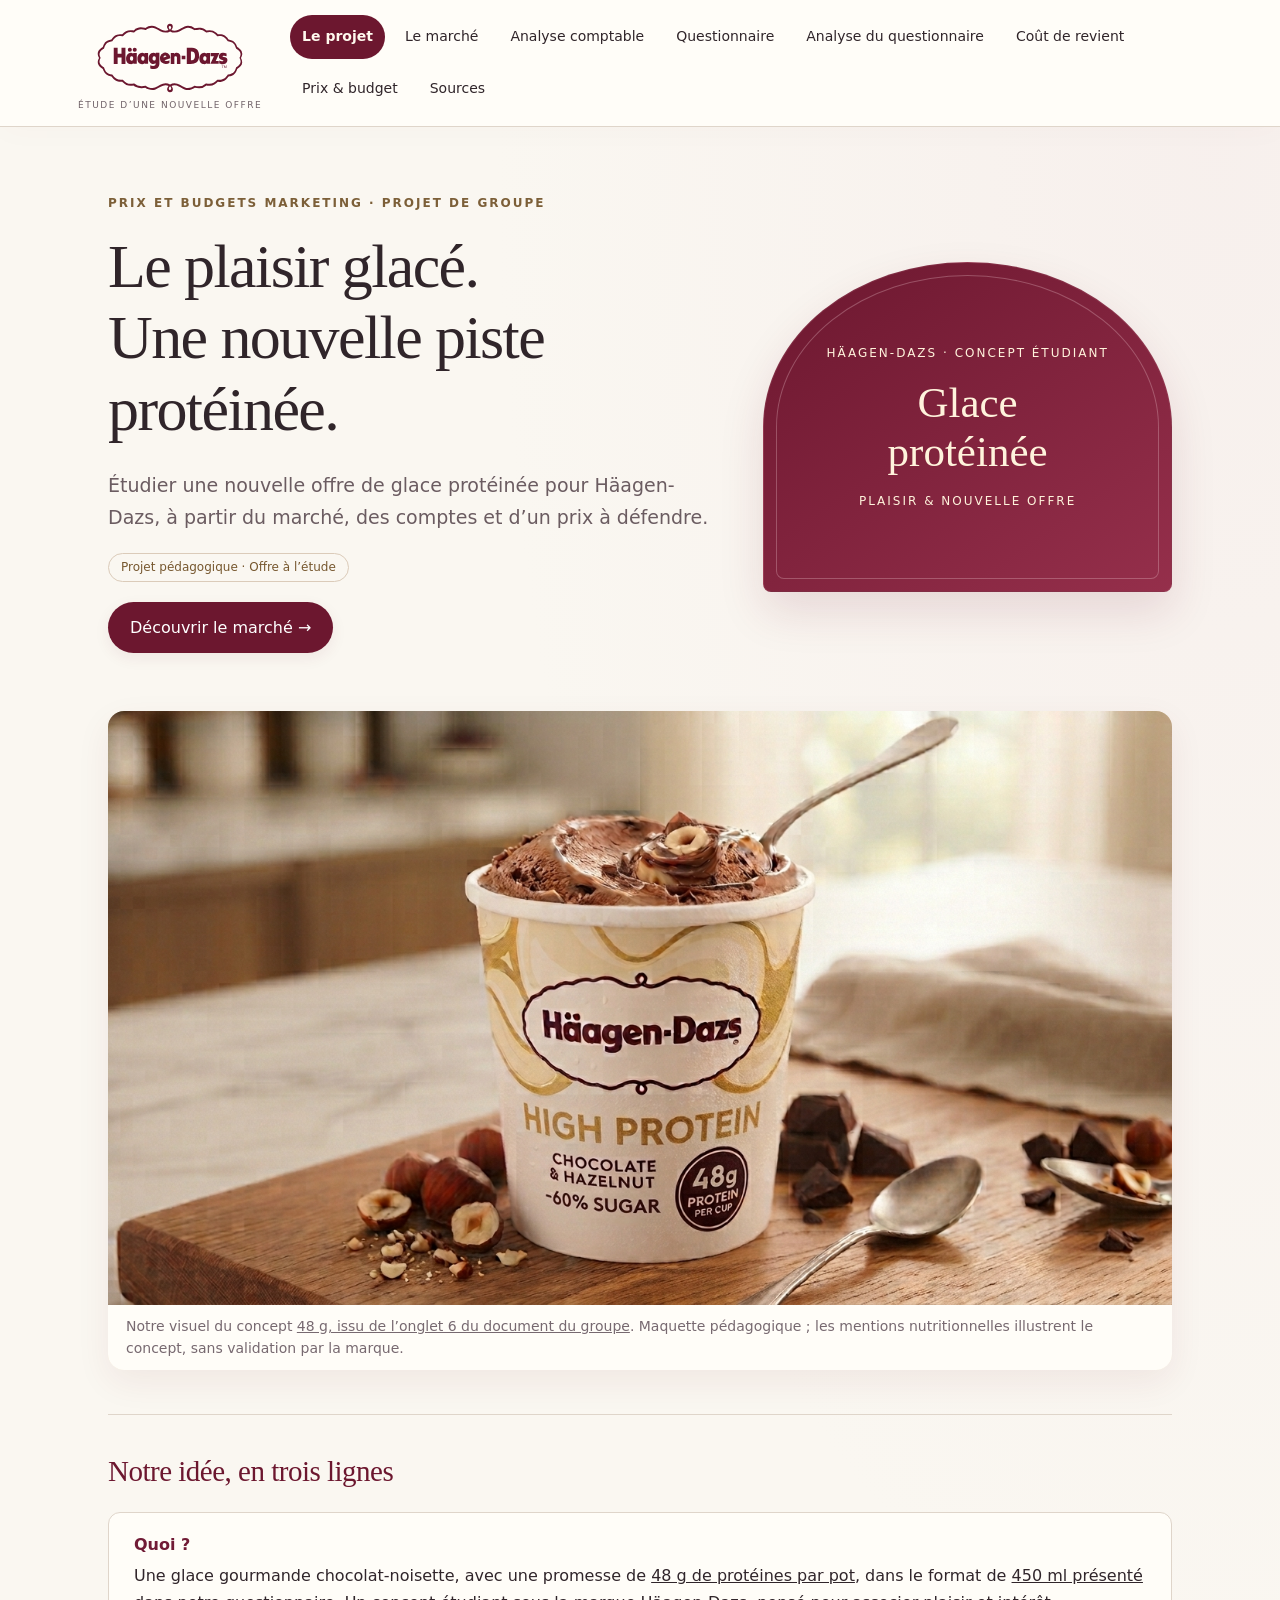
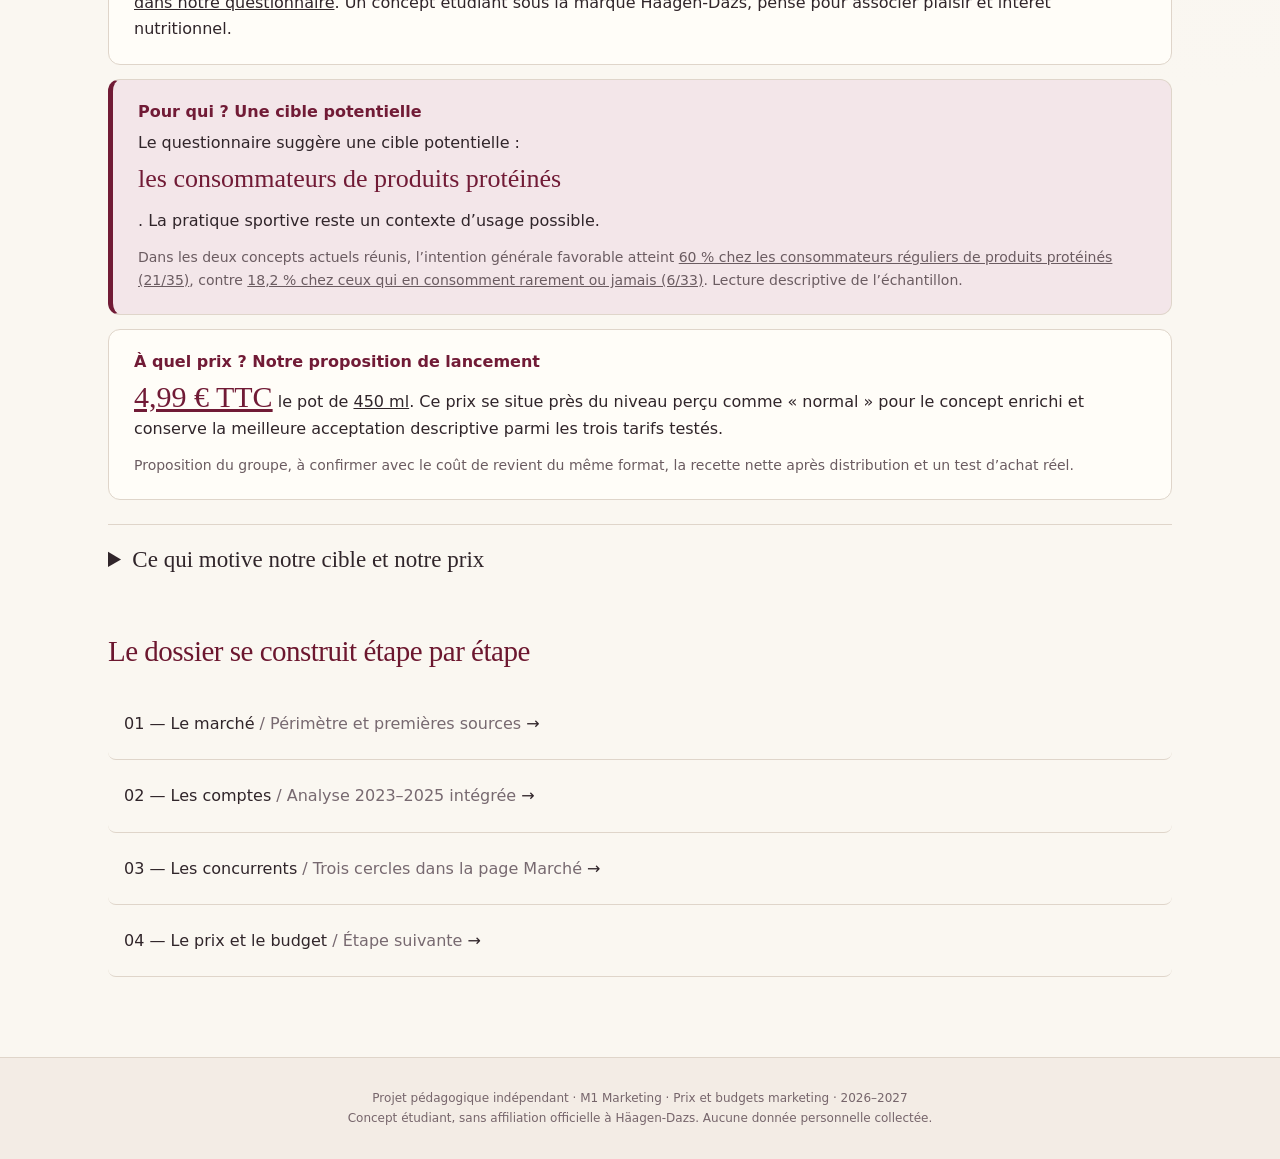
==== commit e9008d4b: "Placer Coût de revient avant Prix & budget dans la navigation" ====
--- a/index.html
+++ b/index.html
@@ -1,4 +1,4 @@
-<!doctype html><html lang="fr"><head><meta charset="utf-8"><meta name="viewport" content="width=device-width,initial-scale=1"><meta name="description" content="Projet étudiant : une nouvelle offre de glace protéinée Häagen-Dazs. Marché, comptes et stratégie de prix."><title>Le projet · Häagen-Dazs — Projet protéiné</title><link rel="stylesheet" href="style.css?v=20261012-front"><link rel="stylesheet" href="projet.css?v=20261118"></head><body><div class="reading-progress" aria-hidden="true"></div><a class="skip" href="#contenu">Aller au contenu</a><header><div><a class="brand" href="index.html"><img class="brand-logo" src="assets/haagen-dazs-logo.svg" width="206" height="108" alt="Häagen-Dazs"><small>ÉTUDE D’UNE NOUVELLE OFFRE</small></a><nav aria-label="Navigation principale"><a href="index.html" aria-current="page">Le projet</a><a href="marche.html">Le marché</a><a href="comptes.html">Analyse comptable</a><a href="questionnaire.html">Questionnaire</a><a href="analyse-questionnaire.html">Analyse du questionnaire</a><a href="prix.html">Prix &amp; budget</a><a href="couts.html">Coût de revient</a><a href="sources.html">Sources</a></nav></div></header><main id="contenu"><div class="hero"><div><div class="eyebrow">Prix et budgets marketing · Projet de groupe</div><h1>Le plaisir glacé.<br>Une nouvelle piste protéinée.</h1><p class="lead">Étudier une nouvelle offre de glace protéinée pour Häagen-Dazs, à partir du marché, des comptes et d’un prix à défendre.</p><span class="tag">Projet pédagogique · Offre à l’étude</span><br><a class="button" href="marche.html">Découvrir le marché →</a></div><aside class="concept"><span>HÄAGEN-DAZS · CONCEPT ÉTUDIANT</span><strong>Glace<br>protéinée</strong><span>PLAISIR &amp; NOUVELLE OFFRE</span></aside></div><figure class="brand-banner project-product"><img src="assets/haagen-dazs-protein-48g.png" width="1376" height="768" alt="Maquette du groupe : pot de glace chocolat-noisette Häagen-Dazs High Protein portant la mention 48 g de protéines" loading="lazy"><figcaption>Notre visuel du concept <a href="assets/haagen-dazs-protein-48g.png" target="_blank" rel="noopener noreferrer">48 g, issu de l’onglet 6 du document du groupe</a>. Maquette pédagogique ; les mentions nutritionnelles illustrent le concept, sans validation par la marque.</figcaption></figure><div class="rule"></div><section id="notre-idee"><h2>Notre idée, en trois lignes</h2>
+<!doctype html><html lang="fr"><head><meta charset="utf-8"><meta name="viewport" content="width=device-width,initial-scale=1"><meta name="description" content="Projet étudiant : une nouvelle offre de glace protéinée Häagen-Dazs. Marché, comptes et stratégie de prix."><title>Le projet · Häagen-Dazs — Projet protéiné</title><link rel="stylesheet" href="style.css?v=20261012-front"><link rel="stylesheet" href="projet.css?v=20261118"></head><body><div class="reading-progress" aria-hidden="true"></div><a class="skip" href="#contenu">Aller au contenu</a><header><div><a class="brand" href="index.html"><img class="brand-logo" src="assets/haagen-dazs-logo.svg" width="206" height="108" alt="Häagen-Dazs"><small>ÉTUDE D’UNE NOUVELLE OFFRE</small></a><nav aria-label="Navigation principale"><a href="index.html" aria-current="page">Le projet</a><a href="marche.html">Le marché</a><a href="comptes.html">Analyse comptable</a><a href="questionnaire.html">Questionnaire</a><a href="analyse-questionnaire.html">Analyse du questionnaire</a><a href="couts.html">Coût de revient</a><a href="prix.html">Prix &amp; budget</a><a href="sources.html">Sources</a></nav></div></header><main id="contenu"><div class="hero"><div><div class="eyebrow">Prix et budgets marketing · Projet de groupe</div><h1>Le plaisir glacé.<br>Une nouvelle piste protéinée.</h1><p class="lead">Étudier une nouvelle offre de glace protéinée pour Häagen-Dazs, à partir du marché, des comptes et d’un prix à défendre.</p><span class="tag">Projet pédagogique · Offre à l’étude</span><br><a class="button" href="marche.html">Découvrir le marché →</a></div><aside class="concept"><span>HÄAGEN-DAZS · CONCEPT ÉTUDIANT</span><strong>Glace<br>protéinée</strong><span>PLAISIR &amp; NOUVELLE OFFRE</span></aside></div><figure class="brand-banner project-product"><img src="assets/haagen-dazs-protein-48g.png" width="1376" height="768" alt="Maquette du groupe : pot de glace chocolat-noisette Häagen-Dazs High Protein portant la mention 48 g de protéines" loading="lazy"><figcaption>Notre visuel du concept <a href="assets/haagen-dazs-protein-48g.png" target="_blank" rel="noopener noreferrer">48 g, issu de l’onglet 6 du document du groupe</a>. Maquette pédagogique ; les mentions nutritionnelles illustrent le concept, sans validation par la marque.</figcaption></figure><div class="rule"></div><section id="notre-idee"><h2>Notre idée, en trois lignes</h2>
 <div class="project-idea">
 <article><h3>Quoi ?</h3><p>Une glace gourmande chocolat-noisette, avec une promesse de <a href="assets/haagen-dazs-protein-48g.png" target="_blank" rel="noopener noreferrer">48 g de protéines par pot</a>, dans le format de <a href="https://github.com/rofaure7/questionnaire-haagen-dazs/blob/master/index.html" target="_blank" rel="noopener noreferrer">450 ml présenté dans notre questionnaire</a>. Un concept étudiant sous la marque Häagen-Dazs, pensé pour associer plaisir et intérêt nutritionnel.</p></article>
 <article class="project-target"><h3>Pour qui ? Une cible potentielle</h3><p>Le questionnaire suggère une cible potentielle : <strong>les consommateurs de produits protéinés</strong>. La pratique sportive reste un contexte d’usage possible.</p><p class="label" id="project-target-evidence">Dans l’échantillon, l’intention d’achat favorable atteint <a href="data/analyse-112/questionnaire.json" target="_blank" rel="noopener noreferrer">60 % chez les consommateurs réguliers de produits protéinés (21/35)</a>, contre <a href="data/analyse-112/questionnaire.json" target="_blank" rel="noopener noreferrer">18,2 % chez ceux qui en consomment rarement ou jamais (6/33)</a>. Lecture descriptive des deux concepts réunis.</p></article>
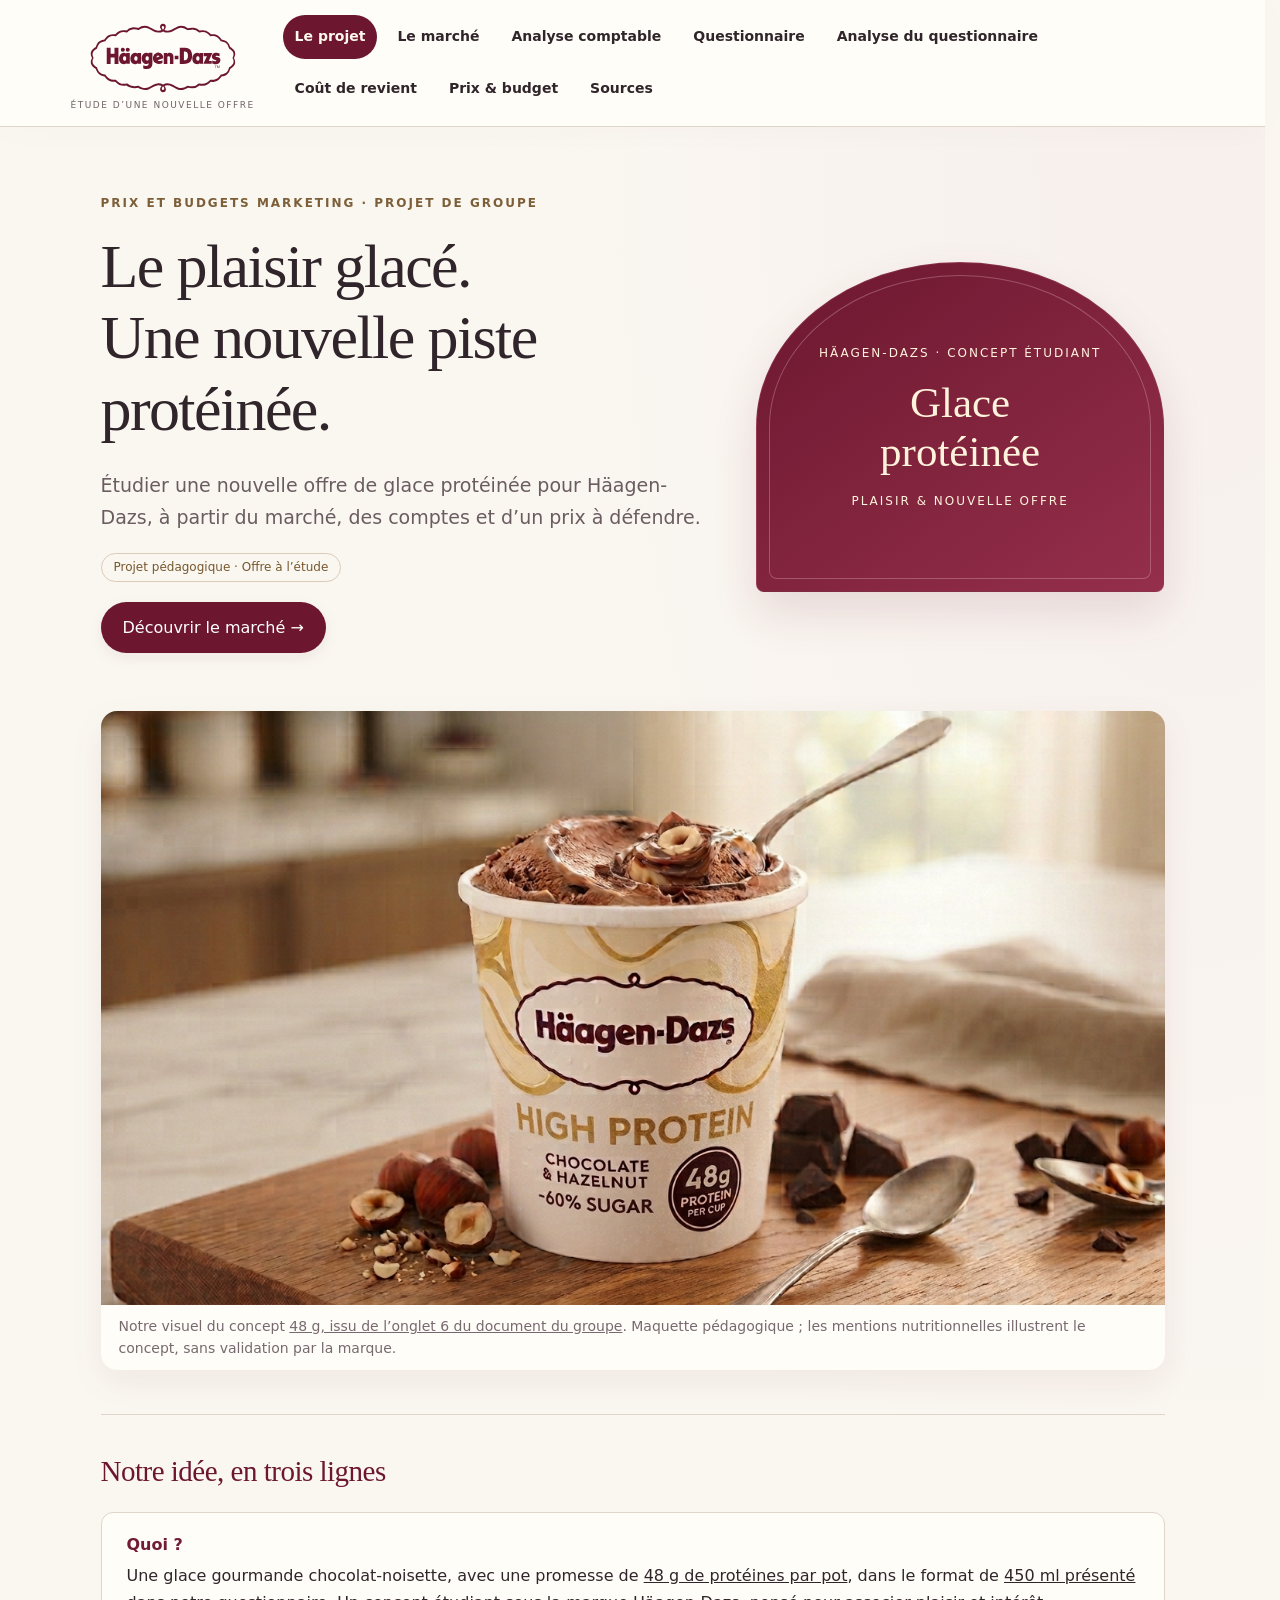
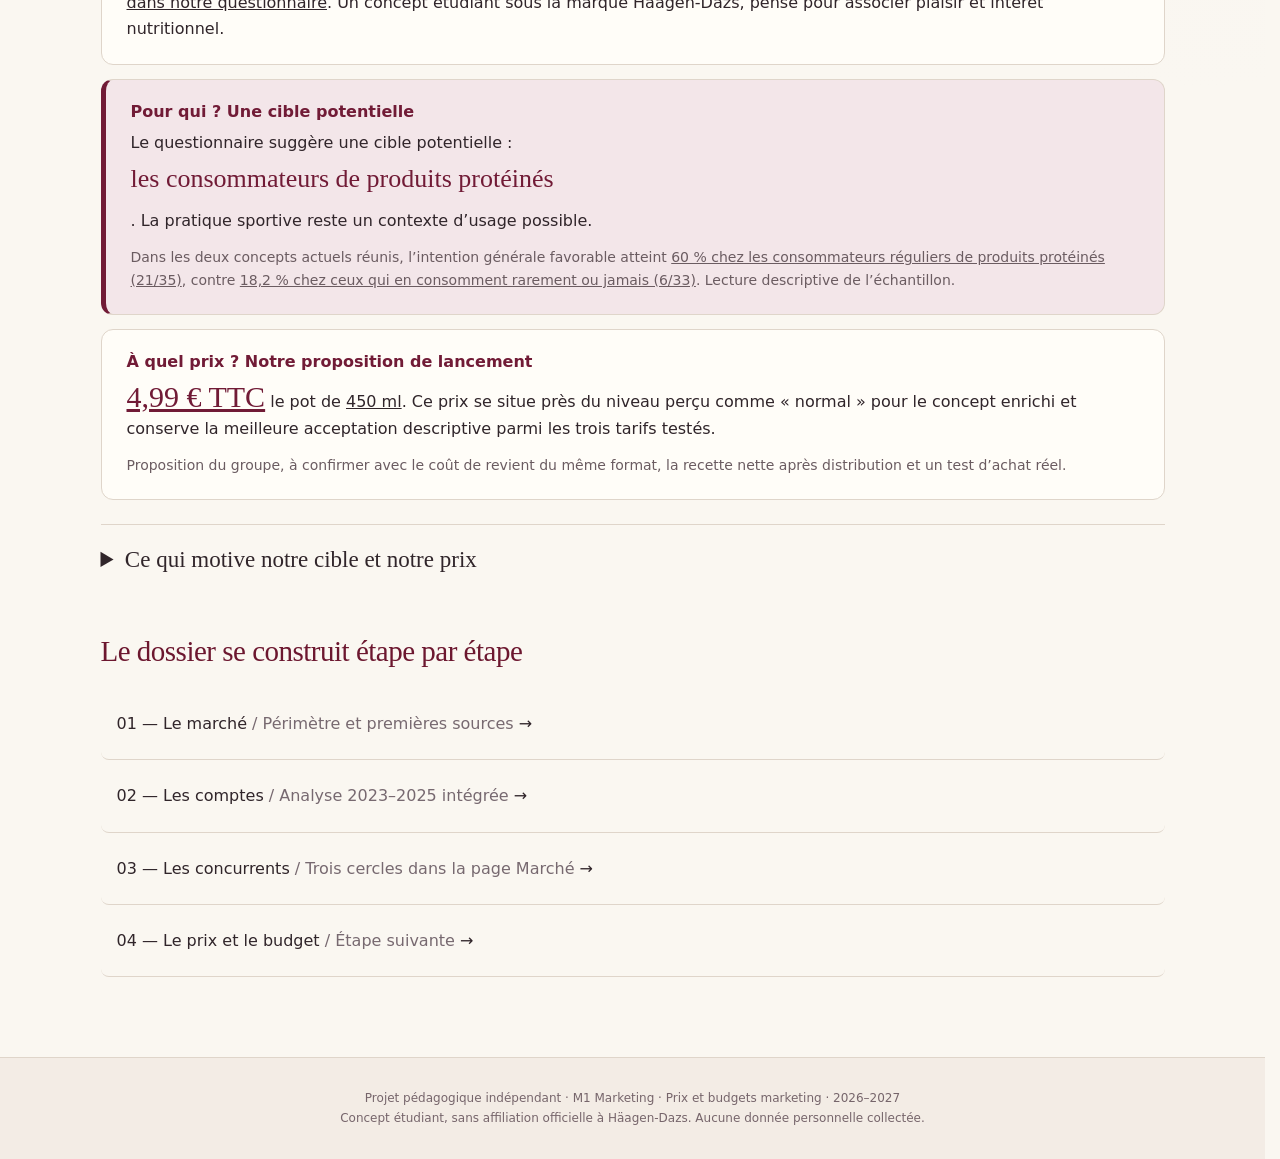
==== commit b7365575: "Remplacer les liens vers le code et corriger la source Lidl" ====
--- a/index.html
+++ b/index.html
@@ -1,8 +1,8 @@
 <!doctype html><html lang="fr"><head><meta charset="utf-8"><meta name="viewport" content="width=device-width,initial-scale=1"><meta name="description" content="Projet étudiant : une nouvelle offre de glace protéinée Häagen-Dazs. Marché, comptes et stratégie de prix."><title>Le projet · Häagen-Dazs — Projet protéiné</title><link rel="stylesheet" href="style.css?v=20261012-front"><link rel="stylesheet" href="projet.css?v=20261118"></head><body><div class="reading-progress" aria-hidden="true"></div><a class="skip" href="#contenu">Aller au contenu</a><header><div><a class="brand" href="index.html"><img class="brand-logo" src="assets/haagen-dazs-logo.svg" width="206" height="108" alt="Häagen-Dazs"><small>ÉTUDE D’UNE NOUVELLE OFFRE</small></a><nav aria-label="Navigation principale"><a href="index.html" aria-current="page">Le projet</a><a href="marche.html">Le marché</a><a href="comptes.html">Analyse comptable</a><a href="questionnaire.html">Questionnaire</a><a href="analyse-questionnaire.html">Analyse du questionnaire</a><a href="couts.html">Coût de revient</a><a href="prix.html">Prix &amp; budget</a><a href="sources.html">Sources</a></nav></div></header><main id="contenu"><div class="hero"><div><div class="eyebrow">Prix et budgets marketing · Projet de groupe</div><h1>Le plaisir glacé.<br>Une nouvelle piste protéinée.</h1><p class="lead">Étudier une nouvelle offre de glace protéinée pour Häagen-Dazs, à partir du marché, des comptes et d’un prix à défendre.</p><span class="tag">Projet pédagogique · Offre à l’étude</span><br><a class="button" href="marche.html">Découvrir le marché →</a></div><aside class="concept"><span>HÄAGEN-DAZS · CONCEPT ÉTUDIANT</span><strong>Glace<br>protéinée</strong><span>PLAISIR &amp; NOUVELLE OFFRE</span></aside></div><figure class="brand-banner project-product"><img src="assets/haagen-dazs-protein-48g.png" width="1376" height="768" alt="Maquette du groupe : pot de glace chocolat-noisette Häagen-Dazs High Protein portant la mention 48 g de protéines" loading="lazy"><figcaption>Notre visuel du concept <a href="assets/haagen-dazs-protein-48g.png" target="_blank" rel="noopener noreferrer">48 g, issu de l’onglet 6 du document du groupe</a>. Maquette pédagogique ; les mentions nutritionnelles illustrent le concept, sans validation par la marque.</figcaption></figure><div class="rule"></div><section id="notre-idee"><h2>Notre idée, en trois lignes</h2>
 <div class="project-idea">
-<article><h3>Quoi ?</h3><p>Une glace gourmande chocolat-noisette, avec une promesse de <a href="assets/haagen-dazs-protein-48g.png" target="_blank" rel="noopener noreferrer">48 g de protéines par pot</a>, dans le format de <a href="https://github.com/rofaure7/questionnaire-haagen-dazs/blob/master/index.html" target="_blank" rel="noopener noreferrer">450 ml présenté dans notre questionnaire</a>. Un concept étudiant sous la marque Häagen-Dazs, pensé pour associer plaisir et intérêt nutritionnel.</p></article>
+<article><h3>Quoi ?</h3><p>Une glace gourmande chocolat-noisette, avec une promesse de <a href="assets/haagen-dazs-protein-48g.png" target="_blank" rel="noopener noreferrer">48 g de protéines par pot</a>, dans le format de <a href="questionnaire-formulaire.html">450 ml présenté dans notre questionnaire</a>. Un concept étudiant sous la marque Häagen-Dazs, pensé pour associer plaisir et intérêt nutritionnel.</p></article>
 <article class="project-target"><h3>Pour qui ? Une cible potentielle</h3><p>Le questionnaire suggère une cible potentielle : <strong>les consommateurs de produits protéinés</strong>. La pratique sportive reste un contexte d’usage possible.</p><p class="label" id="project-target-evidence">Dans l’échantillon, l’intention d’achat favorable atteint <a href="data/analyse-112/questionnaire.json" target="_blank" rel="noopener noreferrer">60 % chez les consommateurs réguliers de produits protéinés (21/35)</a>, contre <a href="data/analyse-112/questionnaire.json" target="_blank" rel="noopener noreferrer">18,2 % chez ceux qui en consomment rarement ou jamais (6/33)</a>. Lecture descriptive des deux concepts réunis.</p></article>
-<article class="project-price"><h3>À quel prix ? Notre proposition de lancement</h3><p><strong><a href="data/analyse-112/questionnaire.json" target="_blank" rel="noopener noreferrer">4,99 € TTC</a></strong> le pot de <a href="https://github.com/rofaure7/questionnaire-haagen-dazs/blob/master/index.html" target="_blank" rel="noopener noreferrer">450 ml</a>. Ce prix se situe près du niveau perçu comme « normal » pour le concept enrichi et conserve la meilleure acceptation descriptive parmi les trois tarifs testés.</p><p class="label">Proposition du groupe, à confirmer avec le coût de revient du même format, la recette nette après distribution et un test d’achat réel.</p></article>
+<article class="project-price"><h3>À quel prix ? Notre proposition de lancement</h3><p><strong><a href="data/analyse-112/questionnaire.json" target="_blank" rel="noopener noreferrer">4,99 € TTC</a></strong> le pot de <a href="questionnaire-formulaire.html">450 ml</a>. Ce prix se situe près du niveau perçu comme « normal » pour le concept enrichi et conserve la meilleure acceptation descriptive parmi les trois tarifs testés.</p><p class="label">Proposition du groupe, à confirmer avec le coût de revient du même format, la recette nette après distribution et un test d’achat réel.</p></article>
 </div>
 <details class="project-evidence"><summary>Ce qui motive notre cible et notre prix</summary>
 <p id="project-data-date" class="project-data-date">Orientations formulées le 18 novembre 2026, à partir de l’instantané du questionnaire du même jour : <a href="data/analyse-112/questionnaire.json" target="_blank" rel="noopener noreferrer">112 réponses retenues</a>. Les indicateurs ci-dessous suivent les actualisations du questionnaire ; le prix et la cible restent des choix éditoriaux du groupe.</p>
@@ -18,7 +18,7 @@
 <div class="table-wrap"><table><caption>Comparaison par litre pour les pots prêts à consommer ; proposition du groupe pour la nouvelle offre.</caption><thead><tr><th scope="col">Offre</th><th scope="col">Format</th><th scope="col">Prix TTC affiché ou proposé</th><th scope="col">Prix au litre calculé</th></tr></thead><tbody>
 <tr><th scope="row">Ben &amp; Jerry’s Cookie Dough</th><td><a href="https://www.carrefour.fr/p/glace-en-pot-vanille-cookie-dough-ben-jerry-s-8711327373105" target="_blank" rel="noopener noreferrer">465 ml</a></td><td><a href="https://www.carrefour.fr/p/glace-en-pot-vanille-cookie-dough-ben-jerry-s-8711327373105" target="_blank" rel="noopener noreferrer">3,55 €</a></td><td><a href="https://www.carrefour.fr/p/glace-en-pot-vanille-cookie-dough-ben-jerry-s-8711327373105" target="_blank" rel="noopener noreferrer">7,63 €/L</a></td></tr>
 <tr><th scope="row">Häagen-Dazs Chocolat Belge classique</th><td><a href="https://www.carrefour.fr/p/glace-en-pot-chocolat-belge-haagen-dazs-3415581113716" target="_blank" rel="noopener noreferrer">460 ml</a></td><td><a href="https://www.carrefour.fr/p/glace-en-pot-chocolat-belge-haagen-dazs-3415581113716" target="_blank" rel="noopener noreferrer">4,99 €</a></td><td><a href="https://www.carrefour.fr/p/glace-en-pot-chocolat-belge-haagen-dazs-3415581113716" target="_blank" rel="noopener noreferrer">10,85 €/L</a></td></tr>
-<tr><th scope="row">Notre concept protéiné · proposition</th><td><a href="https://github.com/rofaure7/questionnaire-haagen-dazs/blob/master/index.html" target="_blank" rel="noopener noreferrer">450 ml</a></td><td><a href="data/analyse-112/questionnaire.json" target="_blank" rel="noopener noreferrer">4,99 €</a></td><td><a href="data/analyse-112/questionnaire.json" target="_blank" rel="noopener noreferrer">11,09 €/L</a></td></tr>
+<tr><th scope="row">Notre concept protéiné · proposition</th><td><a href="questionnaire-formulaire.html">450 ml</a></td><td><a href="data/analyse-112/questionnaire.json" target="_blank" rel="noopener noreferrer">4,99 €</a></td><td><a href="data/analyse-112/questionnaire.json" target="_blank" rel="noopener noreferrer">11,09 €/L</a></td></tr>
 </tbody></table></div>
 <p>À ce niveau de prix, notre proposition est proche du pot classique Häagen-Dazs dans ce relevé, avec un supplément à justifier face à Ben &amp; Jerry’s. La praticité d’une glace prête à consommer compte aussi : la préparation GymBeam est affichée à <a href="https://gymbeam.fr/creme-glacee-proteinee-500-g-gymbeam.html" target="_blank" rel="noopener noreferrer">17,95 € pour 500 g de poudre, hors livraison</a>. Son poids sec n’est pas directement comparable au volume d’un pot préparé.</p>
 <p class="project-source">Sources directes : les chiffres d’enquête renvoient aux résultats agrégés ; les tarifs concurrents ouvrent les fiches des distributeurs. <a href="questionnaire.html">Explorer les réponses</a> · <a href="prix.html#prix-clients">Voir les courbes et la méthode de calcul</a> · <a href="couts.html">Confronter le prix au coût de revient</a>.</p>
--- a/style.css
+++ b/style.css
@@ -44,3 +44,7 @@
 @media(max-width:740px){header{position:relative;backdrop-filter:none}header>div{padding:16px 18px}main{padding-top:30px}.hero{gap:30px}.concept{max-width:360px;min-height:260px}.brand-banner{margin:28px 0}.brand-banner img{aspect-ratio:3/1}.steps a{padding-left:8px;font-size:14px}.steps .muted{display:block;font-size:12px}.back-to-top{right:14px;bottom:14px}[id]{scroll-margin-top:20px}h1{letter-spacing:-1px}}
 @media(prefers-reduced-motion:reduce){html{scroll-behavior:auto!important}*,*::before,*::after{animation:none!important;transition:none!important}.concept:hover,.card:hover,.button:hover,.brand-banner:hover img{transform:none}}
 @media print{header{position:static;box-shadow:none;backdrop-filter:none}.reading-progress,.back-to-top,.brand-banner{display:none}.table-wrap{box-shadow:none}body{background:white}}
+
+/* Keep tab widths stable when the current page changes. */
+header nav a,header nav a[aria-current]{font-weight:600;white-space:nowrap}
+html{scrollbar-gutter:stable}
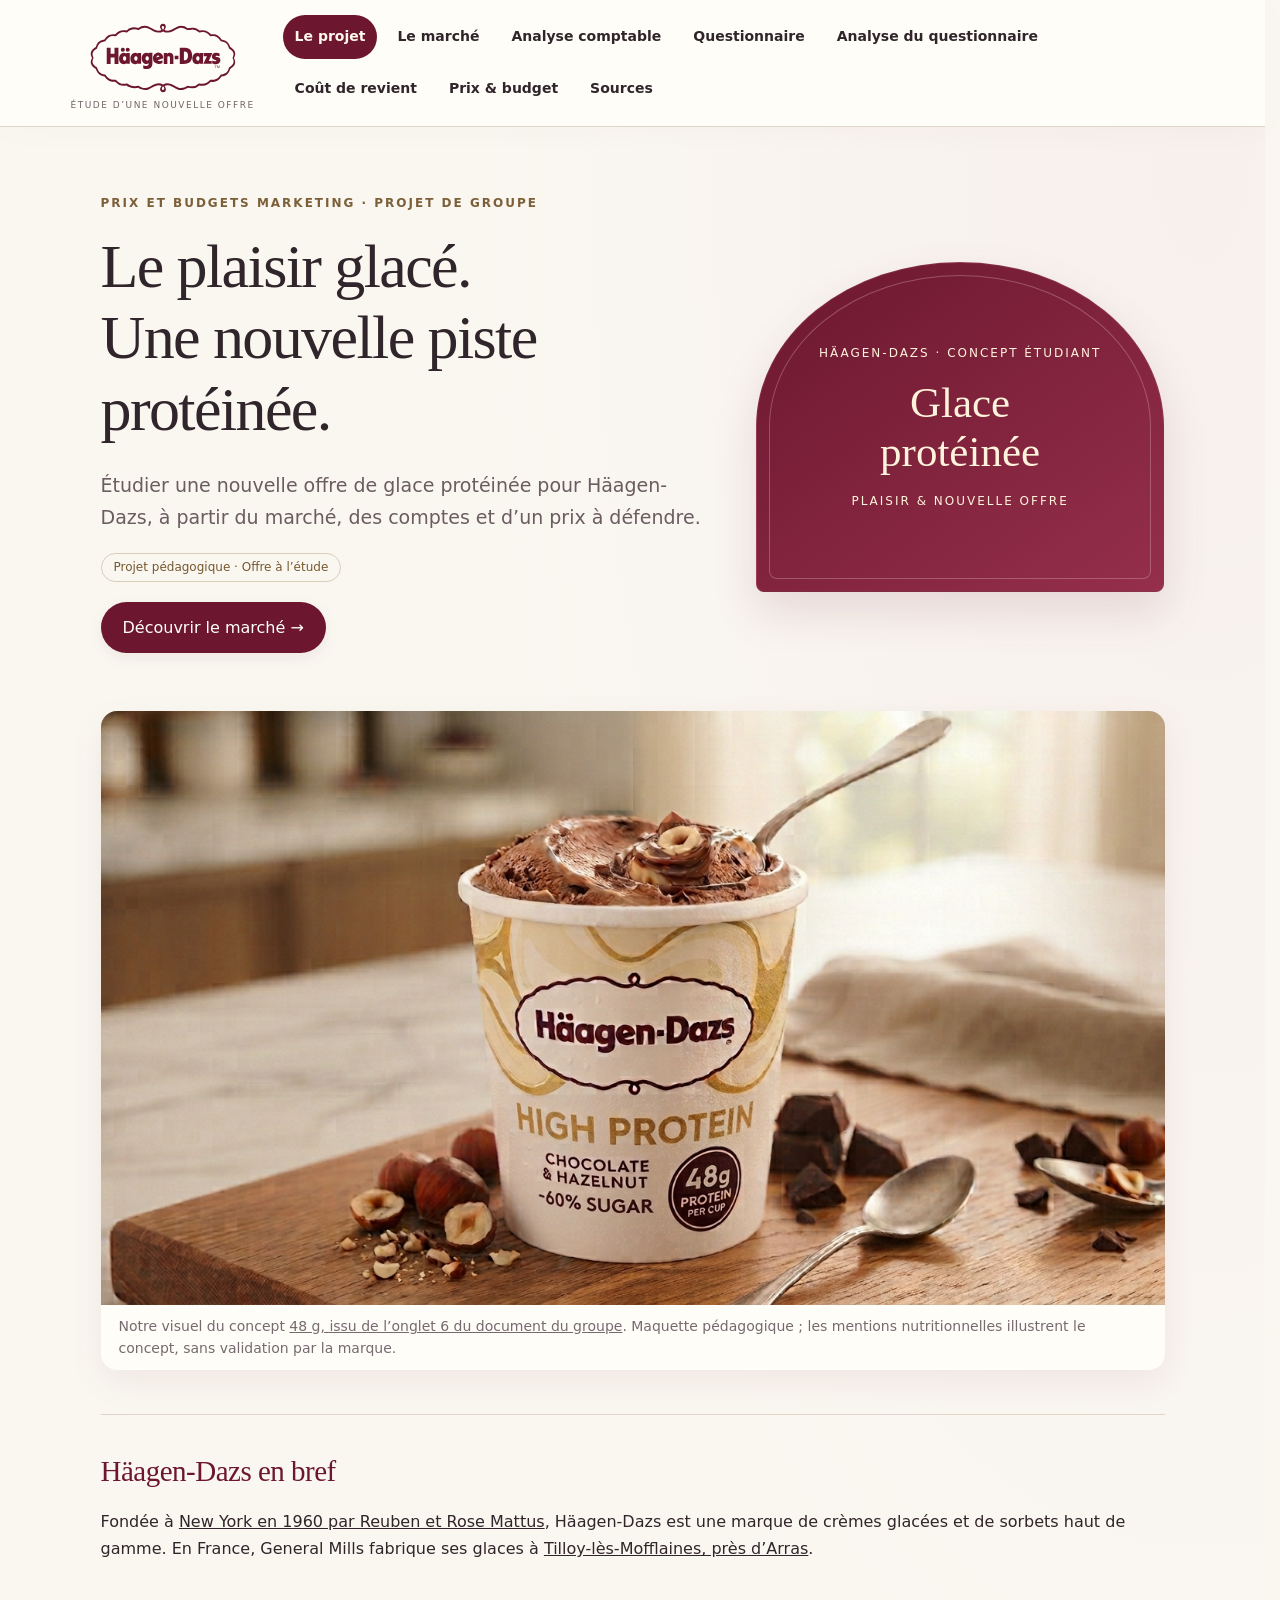
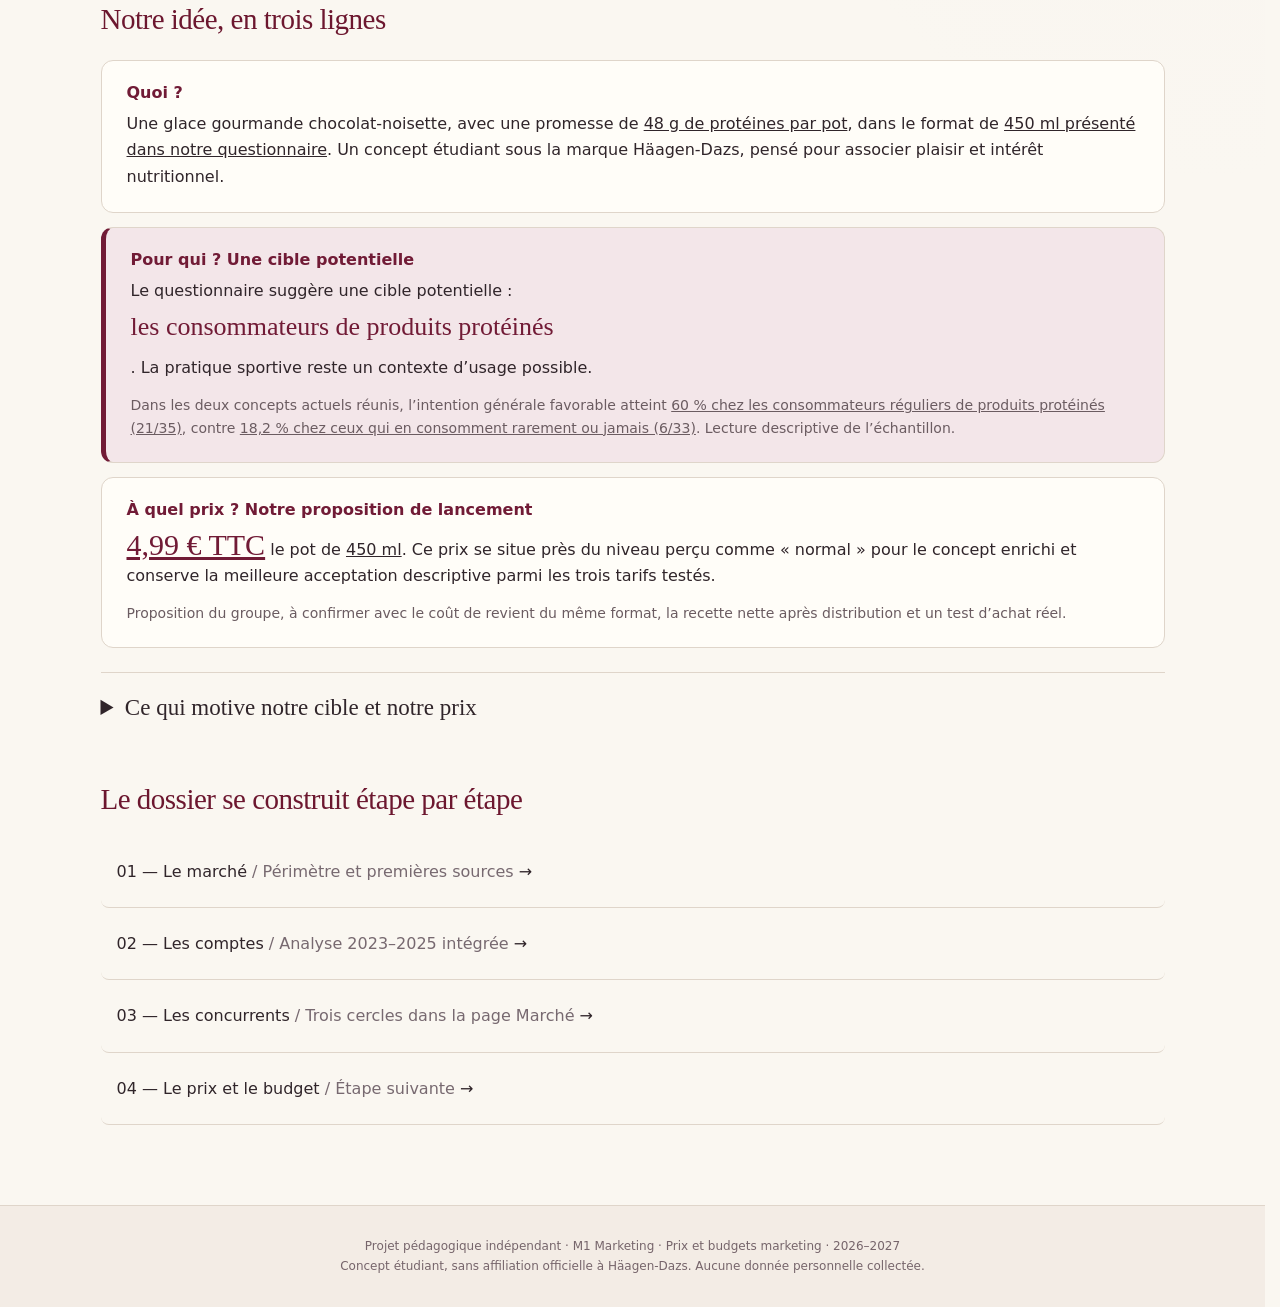
==== commit 2d1e2ec4: "Présenter brièvement Häagen-Dazs sur la page Projet" ====
--- a/index.html
+++ b/index.html
@@ -1,4 +1,5 @@
-<!doctype html><html lang="fr"><head><meta charset="utf-8"><meta name="viewport" content="width=device-width,initial-scale=1"><meta name="description" content="Projet étudiant : une nouvelle offre de glace protéinée Häagen-Dazs. Marché, comptes et stratégie de prix."><title>Le projet · Häagen-Dazs — Projet protéiné</title><link rel="stylesheet" href="style.css?v=20261012-front"><link rel="stylesheet" href="projet.css?v=20261118"></head><body><div class="reading-progress" aria-hidden="true"></div><a class="skip" href="#contenu">Aller au contenu</a><header><div><a class="brand" href="index.html"><img class="brand-logo" src="assets/haagen-dazs-logo.svg" width="206" height="108" alt="Häagen-Dazs"><small>ÉTUDE D’UNE NOUVELLE OFFRE</small></a><nav aria-label="Navigation principale"><a href="index.html" aria-current="page">Le projet</a><a href="marche.html">Le marché</a><a href="comptes.html">Analyse comptable</a><a href="questionnaire.html">Questionnaire</a><a href="analyse-questionnaire.html">Analyse du questionnaire</a><a href="couts.html">Coût de revient</a><a href="prix.html">Prix &amp; budget</a><a href="sources.html">Sources</a></nav></div></header><main id="contenu"><div class="hero"><div><div class="eyebrow">Prix et budgets marketing · Projet de groupe</div><h1>Le plaisir glacé.<br>Une nouvelle piste protéinée.</h1><p class="lead">Étudier une nouvelle offre de glace protéinée pour Häagen-Dazs, à partir du marché, des comptes et d’un prix à défendre.</p><span class="tag">Projet pédagogique · Offre à l’étude</span><br><a class="button" href="marche.html">Découvrir le marché →</a></div><aside class="concept"><span>HÄAGEN-DAZS · CONCEPT ÉTUDIANT</span><strong>Glace<br>protéinée</strong><span>PLAISIR &amp; NOUVELLE OFFRE</span></aside></div><figure class="brand-banner project-product"><img src="assets/haagen-dazs-protein-48g.png" width="1376" height="768" alt="Maquette du groupe : pot de glace chocolat-noisette Häagen-Dazs High Protein portant la mention 48 g de protéines" loading="lazy"><figcaption>Notre visuel du concept <a href="assets/haagen-dazs-protein-48g.png" target="_blank" rel="noopener noreferrer">48 g, issu de l’onglet 6 du document du groupe</a>. Maquette pédagogique ; les mentions nutritionnelles illustrent le concept, sans validation par la marque.</figcaption></figure><div class="rule"></div><section id="notre-idee"><h2>Notre idée, en trois lignes</h2>
+<!doctype html><html lang="fr"><head><meta charset="utf-8"><meta name="viewport" content="width=device-width,initial-scale=1"><meta name="description" content="Projet étudiant : une nouvelle offre de glace protéinée Häagen-Dazs. Marché, comptes et stratégie de prix."><title>Le projet · Häagen-Dazs — Projet protéiné</title><link rel="stylesheet" href="style.css?v=20261012-front"><link rel="stylesheet" href="projet.css?v=20261118"></head><body><div class="reading-progress" aria-hidden="true"></div><a class="skip" href="#contenu">Aller au contenu</a><header><div><a class="brand" href="index.html"><img class="brand-logo" src="assets/haagen-dazs-logo.svg" width="206" height="108" alt="Häagen-Dazs"><small>ÉTUDE D’UNE NOUVELLE OFFRE</small></a><nav aria-label="Navigation principale"><a href="index.html" aria-current="page">Le projet</a><a href="marche.html">Le marché</a><a href="comptes.html">Analyse comptable</a><a href="questionnaire.html">Questionnaire</a><a href="analyse-questionnaire.html">Analyse du questionnaire</a><a href="couts.html">Coût de revient</a><a href="prix.html">Prix &amp; budget</a><a href="sources.html">Sources</a></nav></div></header><main id="contenu"><div class="hero"><div><div class="eyebrow">Prix et budgets marketing · Projet de groupe</div><h1>Le plaisir glacé.<br>Une nouvelle piste protéinée.</h1><p class="lead">Étudier une nouvelle offre de glace protéinée pour Häagen-Dazs, à partir du marché, des comptes et d’un prix à défendre.</p><span class="tag">Projet pédagogique · Offre à l’étude</span><br><a class="button" href="marche.html">Découvrir le marché →</a></div><aside class="concept"><span>HÄAGEN-DAZS · CONCEPT ÉTUDIANT</span><strong>Glace<br>protéinée</strong><span>PLAISIR &amp; NOUVELLE OFFRE</span></aside></div><figure class="brand-banner project-product"><img src="assets/haagen-dazs-protein-48g.png" width="1376" height="768" alt="Maquette du groupe : pot de glace chocolat-noisette Häagen-Dazs High Protein portant la mention 48 g de protéines" loading="lazy"><figcaption>Notre visuel du concept <a href="assets/haagen-dazs-protein-48g.png" target="_blank" rel="noopener noreferrer">48 g, issu de l’onglet 6 du document du groupe</a>. Maquette pédagogique ; les mentions nutritionnelles illustrent le concept, sans validation par la marque.</figcaption></figure><div class="rule"></div><section id="la-marque" aria-labelledby="titre-la-marque"><h2 id="titre-la-marque">Häagen-Dazs en bref</h2><p>Fondée à <a href="https://www.generalmills.fr/marques/haagen-dazs">New York en 1960 par Reuben et Rose Mattus</a>, Häagen-Dazs est une marque de crèmes glacées et de sorbets haut de gamme. En France, General Mills fabrique ses glaces à <a href="https://www.generalmills.fr/a-propos/general-mills-en-france">Tilloy-lès-Mofflaines, près d’Arras</a>.</p></section>
+<section id="notre-idee"><h2>Notre idée, en trois lignes</h2>
 <div class="project-idea">
 <article><h3>Quoi ?</h3><p>Une glace gourmande chocolat-noisette, avec une promesse de <a href="assets/haagen-dazs-protein-48g.png" target="_blank" rel="noopener noreferrer">48 g de protéines par pot</a>, dans le format de <a href="questionnaire-formulaire.html">450 ml présenté dans notre questionnaire</a>. Un concept étudiant sous la marque Häagen-Dazs, pensé pour associer plaisir et intérêt nutritionnel.</p></article>
 <article class="project-target"><h3>Pour qui ? Une cible potentielle</h3><p>Le questionnaire suggère une cible potentielle : <strong>les consommateurs de produits protéinés</strong>. La pratique sportive reste un contexte d’usage possible.</p><p class="label" id="project-target-evidence">Dans l’échantillon, l’intention d’achat favorable atteint <a href="data/analyse-112/questionnaire.json" target="_blank" rel="noopener noreferrer">60 % chez les consommateurs réguliers de produits protéinés (21/35)</a>, contre <a href="data/analyse-112/questionnaire.json" target="_blank" rel="noopener noreferrer">18,2 % chez ceux qui en consomment rarement ou jamais (6/33)</a>. Lecture descriptive des deux concepts réunis.</p></article>
